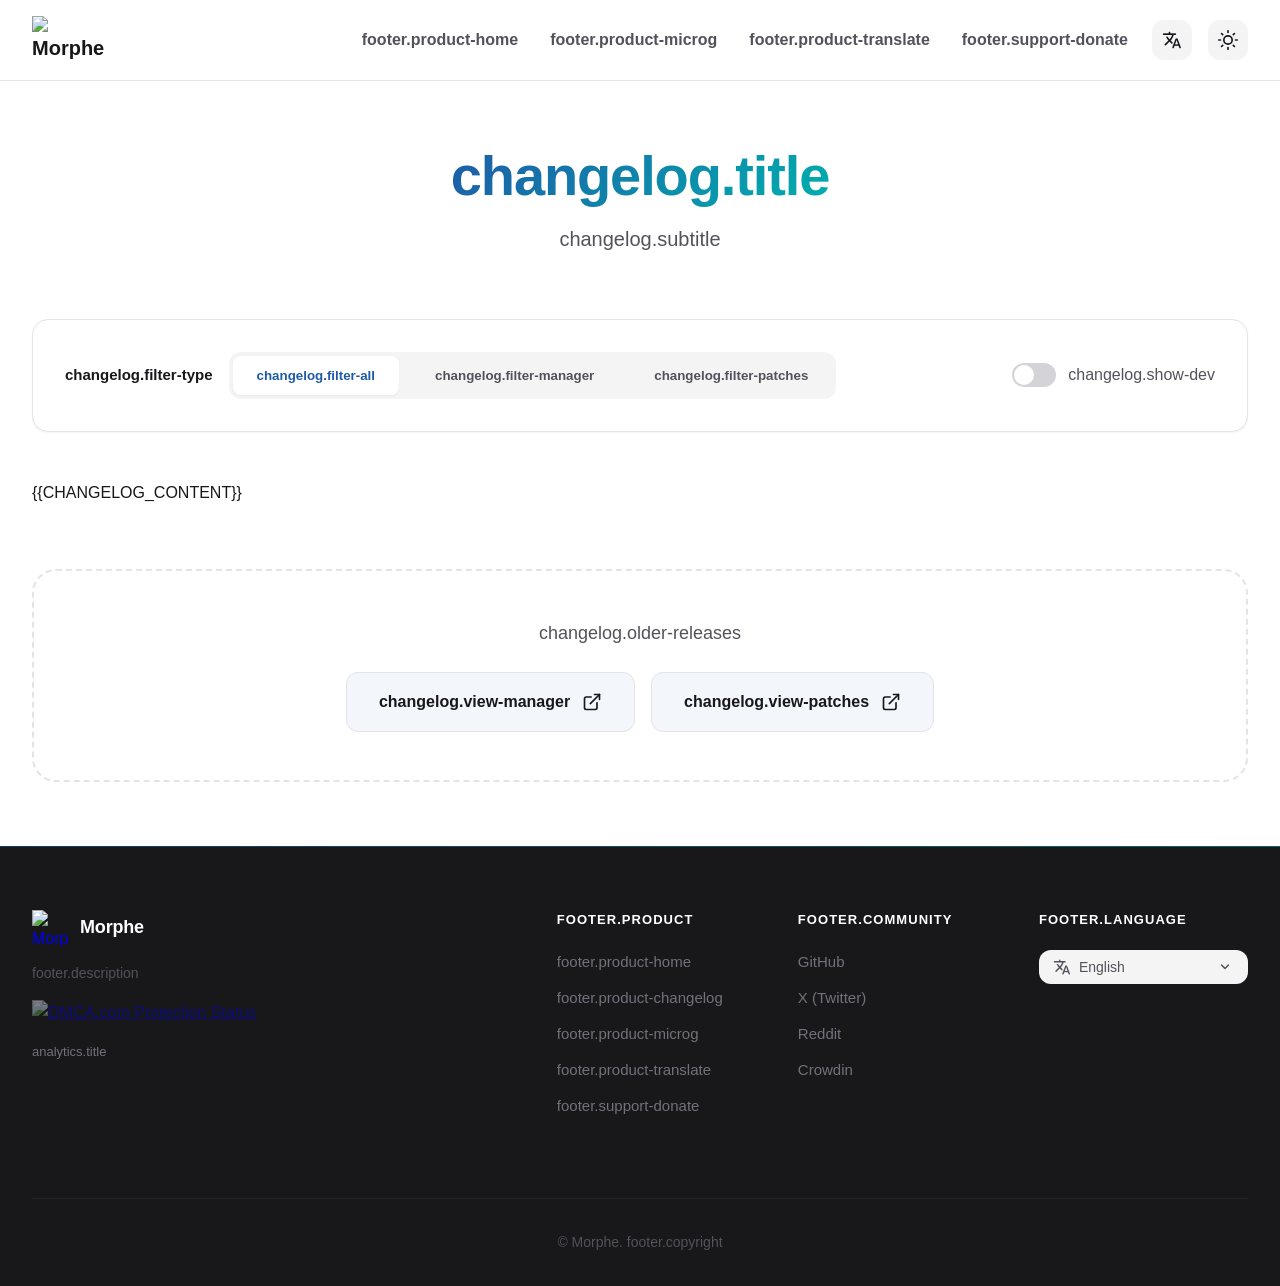
==== public/changelog.html @ bc4422da "feat: Add language selector button" ====
<!DOCTYPE html>
<html lang="en">
<head>
    <meta charset="UTF-8">
    <meta name="viewport" content="width=device-width, initial-scale=1.0">
    <meta name="description" content="Morphe What's New - Latest updates for Manager and Patches">
    <title>What's New - Morphe</title>
    <!-- Theme preloader -->
    <script src="js/theme-preload.js"></script>
    <!-- Language preloader -->
    <script src="js/lang-preload.js"></script>
    <link rel="stylesheet" href="https://fonts.googleapis.com/css2?family=Material+Symbols+Rounded:opsz,wght,FILL,GRAD@20..48,100..700,0..1,-50..200&display=block">
    <link rel="stylesheet" href="css/styles.css">
    <link rel="stylesheet" href="css/dark-theme.css">
    <link rel="icon" type="image/png" href="favicon-96x96.png" sizes="96x96"/>
    <link rel="icon" type="image/svg+xml" href="favicon.svg"/>
    <link rel="icon" href="favicon.ico"/>
    <link rel="apple-touch-icon" sizes="180x180" href="apple-touch-icon.png"/>
    <meta name="apple-mobile-web-app-title" content="Morphe"/>
    <link rel="manifest" href="site.webmanifest"/>
    <script src="js/analytics.js"></script>
</head>
<body>

<!-- Navigation -->
<nav class="navbar">
    <div class="nav-container">
        <a href="/" class="nav-logo">
            <img src="images/morphe_wordmark_light.svg" alt="Morphe" class="nav-logo-wordmark logo-light">
            <img src="images/morphe_wordmark_dark.svg" alt="Morphe" class="nav-logo-wordmark logo-dark">
        </a>
        <div class="nav-links">
            <a href="/" class="nav-link" data-i18n="footer.product-home" data-umami-event="Nav Home Click">Home</a>
            <a href="microg" class="nav-link" data-i18n="footer.product-microg" data-umami-event="Nav MicroG Click">Download MicroG</a>
            <a href="translate" class="nav-link" data-i18n="footer.product-translate" data-umami-event="Nav Translate Click">Help translate</a>
            <a href="donate" class="nav-link" data-i18n="footer.support-donate" data-umami-event="Nav Donate Click">Donate</a>
        </div>
        <div class="nav-actions">
            <div class="lang-dropdown" id="langDropdownBar">
                <button class="lang-trigger-compact" id="langTriggerBar" type="button" aria-label="Change language">
                    <span class="material-symbols-rounded">translate</span>
                </button>
                <div class="lang-menu" id="langMenuBar" role="listbox"></div>
            </div>
            <button id="theme-toggle" class="theme-toggle" aria-label="Toggle theme" data-umami-event="Theme Toggle Click">
                <!-- Sun Icon (Light Mode) -->
                <svg id="theme-icon-sun" class="theme-icon" xmlns="http://www.w3.org/2000/svg" viewBox="0 0 24 24" fill="none" stroke="currentColor" stroke-width="2" stroke-linecap="round" stroke-linejoin="round">
                    <circle cx="12" cy="12" r="5"></circle>
                    <line x1="12" y1="1" x2="12" y2="3"></line>
                    <line x1="12" y1="21" x2="12" y2="23"></line>
                    <line x1="4.22" y1="4.22" x2="5.64" y2="5.64"></line>
                    <line x1="18.36" y1="18.36" x2="19.78" y2="19.78"></line>
                    <line x1="1" y1="12" x2="3" y2="12"></line>
                    <line x1="21" y1="12" x2="23" y2="12"></line>
                    <line x1="4.22" y1="19.78" x2="5.64" y2="18.36"></line>
                    <line x1="18.36" y1="5.64" x2="19.78" y2="4.22"></line>
                </svg>
                <!-- Moon Icon (Dark Mode) -->
                <svg id="theme-icon-moon" class="theme-icon hidden" xmlns="http://www.w3.org/2000/svg" viewBox="0 0 24 24" fill="none" stroke="currentColor" stroke-width="2" stroke-linecap="round" stroke-linejoin="round">
                    <path d="M21 12.79A9 9 0 1 1 11.21 3 7 7 0 0 0 21 12.79z"></path>
                </svg>
            </button>
            <button class="mobile-menu-toggle" aria-label="Toggle menu" data-umami-event="Mobile Menu Toggle">
                <span></span>
                <span></span>
                <span></span>
            </button>
        </div>
    </div>
</nav>

<!-- Changelog Page -->
<section class="changelog">
    <div class="container">
        <div class="changelog-hero">
            <h1 class="hero-title"><span class="gradient-text" data-i18n="changelog.title">What's New</span></h1>
            <p class="hero-description" data-i18n="changelog.subtitle">Complete history of updates and improvements</p>
        </div>

        <!-- Filters -->
        <div class="changelog-filters">
            <div class="filter-group">
                <label class="filter-label" data-i18n="changelog.filter-type">Type:</label>
                <div class="filter-buttons">
                    <button class="filter-btn active" data-filter="all" data-umami-event="Changelog Filter All">
                        <span data-i18n="changelog.filter-all">All</span>
                    </button>
                    <button class="filter-btn" data-filter="manager" data-umami-event="Changelog Filter Manager">
                        <span data-i18n="changelog.filter-manager">Manager</span>
                    </button>
                    <button class="filter-btn" data-filter="patches" data-umami-event="Changelog Filter Patches">
                        <span data-i18n="changelog.filter-patches">Patches</span>
                    </button>
                </div>
            </div>

            <div class="filter-group">
                <label class="filter-toggle">
                    <input type="checkbox" id="show-dev" role="switch" data-umami-event="Changelog Toggle Dev">
                    <span class="toggle-slider"></span>
                    <span class="toggle-label" data-i18n="changelog.show-dev">Show pre-releases</span>
                </label>
            </div>
        </div>

        <!-- Changelog Content (will be generated by GitHub Action) -->
        <div id="changelog-content" class="changelog-grid">
            <!-- Generated content goes here -->
            {{CHANGELOG_CONTENT}}
        </div>

        <!-- Show More Button -->
        <div class="show-more-section">
            <p class="show-more-text" data-i18n="changelog.older-releases">Looking for older releases?</p>
            <div class="show-more-buttons">
                <a href="https://github.com/MorpheApp/morphe-manager/releases"
                   target="_blank"
                   class="btn btn-secondary"
                   data-umami-event="Changelog Show More Manager">
                    <span data-i18n="changelog.view-manager">View Manager Releases</span>
                    <svg xmlns="http://www.w3.org/2000/svg" width="20" height="20" viewBox="0 0 24 24" fill="none" stroke="currentColor" stroke-width="2" stroke-linecap="round" stroke-linejoin="round">
                        <path d="M18 13v6a2 2 0 0 1-2 2H5a2 2 0 0 1-2-2V8a2 2 0 0 1 2-2h6"></path>
                        <polyline points="15 3 21 3 21 9"></polyline>
                        <line x1="10" y1="14" x2="21" y2="3"></line>
                    </svg>
                </a>
                <a href="https://github.com/MorpheApp/morphe-patches/releases"
                   target="_blank"
                   class="btn btn-secondary"
                   data-umami-event="Changelog Show More Patches">
                    <span data-i18n="changelog.view-patches">View Patches Releases</span>
                    <svg xmlns="http://www.w3.org/2000/svg" width="20" height="20" viewBox="0 0 24 24" fill="none" stroke="currentColor" stroke-width="2" stroke-linecap="round" stroke-linejoin="round">
                        <path d="M18 13v6a2 2 0 0 1-2 2H5a2 2 0 0 1-2-2V8a2 2 0 0 1 2-2h6"></path>
                        <polyline points="15 3 21 3 21 9"></polyline>
                        <line x1="10" y1="14" x2="21" y2="3"></line>
                    </svg>
                </a>
            </div>
        </div>
    </div>
</section>

<!-- Footer -->
<footer class="footer">
    <div class="footer-inner">
        <div class="footer-top">

            <!-- Brand column -->
            <div class="footer-brand">
                <a href="/" class="footer-logo-link">
                    <img src="images/morphe_logo_with_frame.svg" alt="Morphe" class="footer-logo">
                    <span class="footer-brand-name">Morphe</span>
                </a>
                <p class="footer-tagline" data-i18n="footer.description">Next generation Android app patching</p>
                <a href="https://www.dmca.com/Protection/Status.aspx?ID=58df7b1f-ce9f-4a91-9b07-c79cf576230b"
                   title="DMCA.com Protection Status"
                   class="dmca-badge"
                   data-umami-event="DMCA Click">
                    <img src="https://images.dmca.com/Badges/dmca_protected_sml_120n.png?ID=58df7b1f-ce9f-4a91-9b07-c79cf576230b"
                         alt="DMCA.com Protection Status" />
                </a>
                <script src="https://images.dmca.com/Badges/DMCABadgeHelper.min.js"></script>
                <details class="analytics-details">
                    <summary data-i18n="analytics.title">Analytics</summary>
                    <span data-i18n="analytics.part1">This website uses </span>
                    <a href="https://umami.is" target="_blank" rel="noopener noreferrer" class="inline-link" data-umami-event="Umami Link Click">Umami</a>
                    <span data-i18n="analytics.part2"> and Google Analytics 4: No cookies, no advertising, no profiling, and no data is sold or shared.</span>
                </details>
            </div>

            <!-- Navigation columns -->
            <div class="footer-nav">
                <div class="footer-column">
                    <h4 data-i18n="footer.product">Product</h4>
                    <a href="/" data-i18n="footer.product-home" data-umami-event="Footer Home Click">Home</a>
                    <a href="changelog" data-i18n="footer.product-changelog" data-umami-event="Footer What's New Click">What's New</a>
                    <a href="microg" data-i18n="footer.product-microg" data-umami-event="Footer MicroG Click">Download MicroG</a>
                    <a href="translate" data-i18n="footer.product-translate" data-umami-event="Footer Translate Click">Help translate</a>
                    <a href="donate" data-i18n="footer.support-donate" data-umami-event="Footer Donate Click">Donate</a>
                </div>
                <div class="footer-column">
                    <h4 data-i18n="footer.community">Community</h4>
                    <a href="https://github.com/MorpheApp" target="_blank" data-umami-event="Footer GitHub Click">GitHub</a>
                    <a href="https://x.com/MorpheApp" target="_blank" data-umami-event="Footer X Click">X (Twitter)</a>
                    <a href="https://reddit.com/r/MorpheApp" target="_blank" data-umami-event="Footer Reddit Click">Reddit</a>
                    <a href="https://crowdin.com/project/morphe" target="_blank" data-umami-event="Footer Crowdin Click">Crowdin</a>
                </div>
                <div class="footer-column language-selector-container">
                    <h4 data-i18n="footer.language">Language</h4>
                    <div class="lang-dropdown" id="langDropdownFooter" style="width:100%;">
                        <button class="lang-trigger" id="langTriggerFooter" type="button" style="width:100%;">
                            <span class="material-symbols-rounded">translate</span>
                            <span class="lang-label">English</span>
                            <span class="material-symbols-rounded arrow">expand_more</span>
                        </button>
                        <div class="lang-menu" id="langMenuFooter" role="listbox" style="left:0;right:auto;min-width:100%;bottom:calc(100% + 6px);top:auto;"></div>
                    </div>
                </div>
            </div>
        </div>

        <!-- Bottom bar — copyright centered -->
        <div class="footer-bottom">
            <p class="footer-copyright">&copy; Morphe. <span data-i18n="footer.copyright">Open source and free forever.</span></p>
        </div>
    </div>
</footer>

<!-- Scroll to Top Button -->
<button id="scroll-to-top" class="scroll-to-top" aria-label="Scroll to top" data-umami-event="Scroll to Top Click">
    <svg xmlns="http://www.w3.org/2000/svg" width="24" height="24" viewBox="0 0 24 24" fill="none" stroke="currentColor" stroke-width="2" stroke-linecap="round" stroke-linejoin="round">
        <polyline points="18 15 12 9 6 15"></polyline>
    </svg>
</button>

<script src="js/theme-manager.js"></script>
<script src="js/i18n.js"></script>
<script src="js/changelog.js"></script>
<script src="js/main.js"></script>
</body>
</html>
---- public/css/styles.css ----
/* Material Symbols Rounded Font */
@import url('https://fonts.googleapis.com/css2?family=Material+Symbols+Rounded:opsz,wght,FILL,GRAD@20..48,100..700,0..1,-50..200&display=block');

.material-symbols-rounded {
    font-family: 'Material Symbols Rounded';
    font-weight: normal;
    font-style: normal;
    font-size: 20px;
    line-height: 1;
    letter-spacing: normal;
    text-transform: none;
    display: inline-block;
    white-space: nowrap;
    direction: ltr;
    vertical-align: middle;
    -webkit-font-smoothing: antialiased;
    font-feature-settings: 'liga';
    font-variation-settings: 'FILL' 0, 'wght' 400, 'GRAD' 0, 'opsz' 24;
    width: 1em;
    height: 1em;
    overflow: hidden;
    flex-shrink: 0;
}

/* Modern CSS Reset */
*, *::before, *::after {
    box-sizing: border-box;
    margin: 0;
    padding: 0;
}

/* CSS Variables */
:root {
    /* Brand Colors */
    --primary-blue: #1E5AA8;
    --primary-teal: #00AFAE;
    --gradient-primary: linear-gradient(135deg, #1E5AA8 0%, #00AFAE 100%);
    --primary-light-blue: rgba(30, 90, 168, 0.05);

    /* Neutral Colors */
    --gray-50: #fafafa;
    --gray-100: #f4f4f5;
    --gray-200: #e4e4e7;
    --gray-300: #d4d4d8;
    --gray-400: #a1a1aa;
    --gray-500: #71717a;
    --gray-600: #52525b;
    --gray-700: #3f3f46;
    --gray-800: #27272a;
    --gray-900: #18181b;

    /* Semantic Colors */
    --bg-page: #ffffff;
    --bg-card: #fafafa;
    --bg-section: #eef3fb;
    --section-divider: rgba(30, 90, 168, 0.1);
    --text-primary: #18181b;
    --text-secondary: #52525b;
    --text-tertiary: #a1a1aa;
    --border: #e4e4e7;

    /* Spacing */
    --spacing-xs: 0.5rem;
    --spacing-sm: 0.75rem;
    --spacing-md: 1rem;
    --spacing-lg: 1.5rem;
    --spacing-xl: 2rem;
    --spacing-2xl: 3rem;
    --spacing-3xl: 4rem;

    /* Border Radius */
    --radius-sm: 0.375rem;
    --radius-md: 0.5rem;
    --radius-lg: 0.75rem;
    --radius-xl: 1rem;
    --radius-2xl: 1.5rem;

    /* Shadows */
    --shadow-sm: 0 1px 2px 0 rgba(0, 0, 0, 0.05);
    --shadow-md: 0 4px 6px -1px rgba(0, 0, 0, 0.1), 0 2px 4px -1px rgba(0, 0, 0, 0.06);
    --shadow-lg: 0 10px 15px -3px rgba(0, 0, 0, 0.1), 0 4px 6px -2px rgba(0, 0, 0, 0.05);
    --shadow-xl: 0 20px 25px -5px rgba(0, 0, 0, 0.1), 0 10px 10px -5px rgba(0, 0, 0, 0.04);

    /* Transitions */
    --transition-base: 200ms ease;
    --transition-slow: 300ms ease;
}

/* i18n Loading State */
html.i18n-loading body {
    opacity: 0;
}

html:not(.i18n-loading) body {
    opacity: 1;
    transition: opacity 0.2s ease-in;
}

/* Base Styles */
html {
    scroll-behavior: smooth;
    font-size: 16px;
}

body {
    font-family: -apple-system, BlinkMacSystemFont, 'Segoe UI', Roboto, Oxygen, Ubuntu, Cantarell, sans-serif;
    line-height: 1.6;
    color: var(--text-primary);
    background-color: var(--bg-page);
    -webkit-font-smoothing: antialiased;
    -moz-osx-font-smoothing: grayscale;
    -webkit-tap-highlight-color: transparent;
}

/* Navigation */
.navbar {
    position: sticky;
    top: 0;
    z-index: 1000;
    background: rgba(255, 255, 255, 0.8);
    backdrop-filter: blur(10px);
    border-bottom: 1px solid var(--border);
}

.nav-container {
    max-width: 1280px;
    margin: 0 auto;
    padding: var(--spacing-md) var(--spacing-xl);
    display: flex;
    align-items: center;
    justify-content: space-between;
}

.nav-logo {
    position: relative;
    display: flex;
    align-items: center;
    gap: var(--spacing-sm);
    text-decoration: none;
    color: var(--text-primary);
    font-weight: 600;
    font-size: 1.25rem;
    height: 48px;
    width: auto;
}

.nav-logo-wordmark {
    position: absolute;
    top: 0;
    left: 0;
    height: 48px;
    width: auto;
    opacity: 1;
    transition: opacity var(--transition-base);
}

.logo-light {
    opacity: 1;
    z-index: 2;
}

.logo-dark {
    opacity: 0;
    z-index: 1;
}

.nav-links {
    display: flex;
    gap: var(--spacing-xl);
    margin-left: auto;
    margin-right: var(--spacing-lg);
}

.nav-link {
    text-decoration: none;
    color: var(--text-secondary);
    font-weight: 600;
    transition: color var(--transition-base);
}

.nav-link:hover {
    color: var(--primary-blue);
}

.nav-actions {
    display: flex;
    flex-direction: row;
    flex-wrap: nowrap;
    align-items: center;
    justify-content: flex-end;
    gap: var(--spacing-md);
    flex-shrink: 0;
}

/* Language Dropdown (navbar + footer) */
.lang-dropdown {
    position: relative;
    display: inline-flex;
}

.lang-trigger-compact.open {
    background: rgba(30, 90, 168, 0.12);
    color: var(--primary-blue);
}

.lang-trigger-compact .material-symbols-rounded {
    font-size: 20px;
}

.lang-trigger {
    display: flex;
    align-items: center;
    gap: 8px;
    padding: 8px 14px;
    border-radius: var(--radius-lg);
    border: none;
    background: var(--gray-100);
    color: var(--text-secondary);
    font-size: 0.875rem;
    font-weight: 500;
    cursor: pointer;
    position: relative;
    overflow: hidden;
    transition: background var(--transition-base), color var(--transition-base);
    white-space: nowrap;
    width: 100%;
    -webkit-tap-highlight-color: transparent;
}

.lang-trigger:hover {
    background: var(--gray-200);
}

.lang-trigger.open {
    background: rgba(30, 90, 168, 0.12);
    color: var(--primary-blue);
}

.lang-trigger .material-symbols-rounded {
    font-size: 18px;
}

.lang-trigger .arrow {
    font-size: 18px;
    margin-left: auto;
    transition: transform var(--transition-base);
}

.lang-trigger.open .arrow {
    transform: rotate(180deg);
}

.lang-menu {
    position: absolute;
    top: calc(100% + 6px);
    right: 0;
    min-width: 180px;
    background: var(--bg-card);
    border: 1px solid var(--border);
    border-radius: var(--radius-lg);
    box-shadow: var(--shadow-lg);
    z-index: 2000;
    display: none;
    padding: 0;
    overflow: hidden;
    animation: langMenuOpen 0.18s ease;
}

.lang-menu.open {
    display: block;
}

.lang-menu-scroll {
    max-height: 300px;
    overflow-y: auto;
    padding: 4px 0;
}

.lang-menu-scroll::-webkit-scrollbar {
    width: 4px;
}

.lang-menu-scroll::-webkit-scrollbar-track {
    background: transparent;
}

.lang-menu-scroll::-webkit-scrollbar-thumb {
    background: var(--border);
    border-radius: 4px;
}

.lang-menu-item {
    display: flex;
    align-items: center;
    gap: 10px;
    padding: 9px 14px;
    font-size: 0.875rem;
    color: var(--text-primary);
    cursor: pointer;
    width: 100%;
    text-align: left;
    border: none;
    background: none;
    white-space: nowrap;
    transition: background var(--transition-base);
}

.lang-menu-item:hover {
    background: var(--gray-100);
}

.lang-menu-item.selected {
    background: rgba(30, 90, 168, 0.08);
    color: var(--primary-blue);
    font-weight: 600;
}

.lang-menu-item .check-mark {
    font-size: 16px;
    opacity: 0;
    width: 16px;
    flex-shrink: 0;
}

.lang-menu-item.selected .check-mark {
    opacity: 1;
}

.lang-menu-item .lang-name {
    flex: 1;
}

@keyframes langMenuOpen {
    from {
        opacity: 0;
        transform: scaleY(0.9);
        transform-origin: top;
    }
    to {
        opacity: 1;
        transform: scaleY(1);
    }
}

/* Theme and Hamburger Buttons */
.theme-toggle,
.lang-trigger-compact,
.mobile-menu-toggle {
    position: relative;
    display: flex;
    align-items: center;
    justify-content: center;
    width: 40px;
    height: 40px;
    border-radius: var(--radius-lg);
    background: var(--gray-100);
    color: var(--text-primary);
    border: none;
    cursor: pointer;
    transition: background var(--transition-base), color var(--transition-base), transform var(--transition-base);
    -webkit-tap-highlight-color: transparent;
}

.theme-toggle:hover,
.lang-trigger-compact:hover,
.mobile-menu-toggle:hover {
    background: var(--gray-200);
    transform: scale(1.05);
}

.theme-toggle:active,
.lang-trigger-compact:active,
.mobile-menu-toggle:active {
    transform: scale(0.95);
}

.theme-toggle svg,
.lang-trigger-compact
.material-symbols-rounded {
    width: 20px;
    height: 20px;
    color: var(--text-primary);
}

.theme-icon {
    position: absolute;
    transition: opacity var(--transition-base), transform var(--transition-base);
}

.theme-icon.hidden {
    opacity: 0;
    transform: rotate(180deg) scale(0);
}

.theme-icon.visible {
    opacity: 1;
    transform: rotate(0) scale(1);
}

.mobile-menu-toggle {
    display: none;
}

.mobile-menu-toggle span {
    width: 24px;
    height: 2px;
    background: var(--text-primary);
    transition: transform var(--transition-base), opacity var(--transition-base), top var(--transition-base);
    position: absolute;
    left: 50%;
    transform: translateX(-50%);
}

.mobile-menu-toggle span:nth-child(1) { top: 10px; }
.mobile-menu-toggle span:nth-child(2) { top: 19px; }
.mobile-menu-toggle span:nth-child(3) { top: 28px; }

.mobile-menu-toggle.active span:nth-child(1) {
    top: 19px;
    transform: translateX(-50%) rotate(45deg);
}

.mobile-menu-toggle.active span:nth-child(2) { opacity: 0; }

.mobile-menu-toggle.active span:nth-child(3) {
    top: 19px;
    transform: translateX(-50%) rotate(-45deg);
}

/* Buttons */
.btn {
    display: inline-flex;
    align-items: center;
    gap: var(--spacing-sm);
    padding: var(--spacing-md) var(--spacing-xl);
    border-radius: var(--radius-lg);
    font-weight: 600;
    text-decoration: none;
    transition: all var(--transition-base);
    cursor: pointer;
    border: none;
    font-size: 1rem;
}

.btn-primary {
    background: var(--gradient-primary);
    color: white;
    box-shadow: var(--shadow-lg);
}

.btn-primary:hover {
    transform: translateY(-2px);
    box-shadow: var(--shadow-xl);
}

.btn-secondary {
    background: var(--primary-light-blue);
    border: 1px solid var(--border);
    color: var(--text-primary);
}

.btn-secondary:hover {
    background: var(--border);
}

/* Hero Section */
.hero {
    padding: var(--spacing-3xl) var(--spacing-xl) var(--spacing-3xl);
    background: var(--bg-page);
    border-bottom: 1px solid var(--section-divider);
}

.hero-container {
    display: flex;
    justify-content: center;
    align-items: center;
}

.hero-content {
    display: flex;
    flex-direction: column;
    gap: var(--spacing-lg);
    text-align: center;
    max-width: 800px;
    width: 100%;
}

.hero-title {
    font-size: 3.5rem;
    font-weight: 800;
    line-height: 1.1;
    letter-spacing: -0.02em;
    white-space: normal;
    word-break: break-word;
}

.gradient-text {
    background: var(--gradient-primary);
    -webkit-background-clip: text;
    -webkit-text-fill-color: transparent;
    background-clip: text;
    white-space: normal;
}

.hero-description {
    font-size: 1.25rem;
    color: var(--text-secondary);
    line-height: 1.6;
}

.hero-buttons {
    display: flex;
    gap: var(--spacing-md);
    margin-top: var(--spacing-md);
    justify-content: center;
}

/* App Features Showcase */
.features-section {
    background: var(--bg-section);
    border-bottom: 1px solid var(--section-divider);
}

.features-section .container {
    padding: var(--spacing-3xl) var(--spacing-xl);
}

.app-tabs {
    display: flex;
    justify-content: center;
    gap: var(--spacing-sm);
    margin-bottom: var(--spacing-xl);
}

.app-tab {
    display: flex;
    align-items: center;
    gap: 0.5rem;
    padding: 0.65rem 1.35rem;
    border-radius: 2rem;
    border: none;
    outline: 1.5px solid var(--border);
    outline-offset: -1.5px;
    background: transparent;
    color: var(--text-secondary);
    font-size: 0.925rem;
    font-weight: 600;
    cursor: pointer;
    transition: color 0.22s ease, background 0.22s ease, box-shadow 0.22s ease, outline-color 0.22s ease;
    white-space: nowrap;
    font-family: inherit;
}

.app-tab:hover {
    color: var(--text-primary);
    outline-color: var(--gray-400);
    background: var(--gray-100);
}

.app-tab.active {
    outline: none;
    color: white;
    box-shadow: 0 4px 16px rgba(0, 0, 0, 0.18);
}

.app-tab-icon {
    width: 17px;
    height: 17px;
    flex-shrink: 0;
}

.app-features-panel-wrapper {
    overflow-x: clip;
    overflow-y: visible;
    border-radius: var(--radius-lg);
    cursor: grab;
    padding: 8px 0 20px;
}

.app-features-panel-wrapper:active {
    cursor: grabbing;
}

.app-features-panel {
    position: relative;
}

.app-features-page {
    display: none;
}

.app-features-page.active {
    display: flex;
    flex-direction: column;
    gap: var(--spacing-lg);
    animation: pageIn 0.3s cubic-bezier(0.4, 0, 0.2, 1);
}

@keyframes pageIn {
    from { opacity: 0; transform: translateY(12px); }
    to   { opacity: 1; transform: translateY(0); }
}

.app-page-desc {
    text-align: center;
    font-size: 1rem;
    color: var(--text-secondary);
    line-height: 1.65;
    max-width: 620px;
    margin: 0 auto;
}

.features-grid-cards {
    display: grid;
    grid-template-columns: repeat(4, 1fr);
    gap: var(--spacing-md);
}

.feature-slide {
    background: var(--primary-light-blue);
    border: 1px solid var(--border);
    border-radius: var(--radius-xl);
    padding: var(--spacing-xl);
    display: flex;
    flex-direction: column;
    gap: var(--spacing-sm);
    box-shadow: var(--shadow-sm);
}

.feature-slide-icon {
    width: 64px;
    height: 64px;
    display: flex;
    align-items: center;
    justify-content: center;
    background: var(--gradient-primary);
    border-radius: var(--radius-lg);
    flex-shrink: 0;
    margin-bottom: var(--spacing-sm);
}

.feature-slide-icon svg {
    width: 32px;
    height: 32px;
    stroke: white;
    fill: none;
}

.feature-slide h4 {
    font-size: 1.1rem;
    font-weight: 700;
    color: var(--text-primary);
    line-height: 1.3;
    margin-bottom: var(--spacing-xs);
}

.feature-slide p {
    font-size: 0.9rem;
    color: var(--text-secondary);
    line-height: 1.6;
    font-weight: 400;
}

/* Community Section */
.community {
    background: var(--bg-section);
    border-bottom: 1px solid var(--section-divider);
}

.community-grid {
    display: grid;
    grid-template-columns: repeat(4, 1fr);
    gap: var(--spacing-xl);
}

.community-card {
    background: var(--primary-light-blue);
    border: 1px solid var(--border);
    padding: var(--spacing-xl);
    border-radius: var(--radius-xl);
    box-shadow: var(--shadow-sm);
    text-decoration: none;
    color: inherit;
    display: flex;
    flex-direction: column;
}

.community-icon-img {
    width: 32px;
    height: 32px;
    object-fit: contain;
    filter: brightness(0) invert(1);
}

/* Container */
.container {
    max-width: 1280px;
    margin: 0 auto;
    padding: var(--spacing-3xl) var(--spacing-xl);
}

/* Section Header */
.section-header {
    text-align: center;
    margin-bottom: var(--spacing-3xl);
}

.section-title {
    font-size: 2.5rem;
    font-weight: 800;
    margin-bottom: var(--spacing-md);
}

.section-subtitle {
    font-size: 1.25rem;
    color: var(--text-secondary);
    font-weight: 400;
}

/* Shared card transition */
.feature-card,
.community-card,
.feature-slide,
.testimonial-card,
.version-card {
    transition: transform 0.3s ease, box-shadow 0.3s ease;
}

/* How It Works Section */
.how-it-works {
    background: var(--bg-page);
    border-bottom: 1px solid var(--section-divider);
}

.features-grid {
    display: grid;
    grid-template-columns: repeat(auto-fit, minmax(280px, 1fr));
    gap: var(--spacing-xl);
    margin-bottom: var(--spacing-3xl);
}

.feature-card {
    background: var(--primary-light-blue);
    border: 1px solid var(--border);
    padding: var(--spacing-xl);
    border-radius: var(--radius-xl);
    box-shadow: var(--shadow-sm);
}

.feature-card:hover,
.community-card:hover,
.feature-slide:hover,
.testimonial-card:hover,
.version-card:hover {
    transform: translateY(-10px) scale(1.02);
    box-shadow: var(--shadow-lg);
}

.feature-icon {
    width: 64px;
    height: 64px;
    border-radius: var(--radius-lg);
    background: var(--gradient-primary);
    display: flex;
    align-items: center;
    justify-content: center;
    margin-bottom: var(--spacing-lg);
}

.feature-icon svg {
    color: white;
}

.feature-title {
    font-size: 1.25rem;
    font-weight: 700;
    margin-bottom: var(--spacing-sm);
}

.feature-description {
    color: var(--text-secondary);
    line-height: 1.6;
    font-weight: 400;
}

/* Supported Apps */
.supported-apps {
    background: var(--primary-light-blue);
    border: 1px solid var(--border);
    text-align: center;
    padding: var(--spacing-2xl);
    border-radius: var(--radius-2xl);
}

.supported-title {
    font-size: 1.5rem;
    font-weight: 700;
    margin-bottom: var(--spacing-lg);
}

.app-badges {
    display: flex;
    justify-content: center;
    gap: var(--spacing-lg);
    flex-wrap: wrap;
}

.app-badge {
    display: flex;
    align-items: center;
    gap: var(--spacing-sm);
    padding: var(--spacing-md) var(--spacing-xl);
    background: var(--gradient-primary);
    color: white;
    border-radius: 999px;
    font-weight: 600;
    white-space: nowrap;
}

.app-badge svg {
    width: 24px;
    height: 24px;
    flex-shrink: 0;
}

/* Testimonials Section */
.testimonials {
    background: var(--bg-section);
    border-bottom: 1px solid var(--section-divider);
}

.testimonials-carousel {
    position: relative;
    overflow-x: clip;
    overflow-y: visible;
    padding: 16px var(--spacing-xl) 20px;
}

.testimonials-grid {
    display: flex;
    gap: var(--spacing-xl);
    transition: transform var(--transition-slow);
}

.testimonials-grid
.testimonial-card {
    transition: transform 0.3s ease, box-shadow 0.3s ease;
    flex: 0 0 calc(33.333% - var(--spacing-xl));
    min-width: calc(33.333% - var(--spacing-xl));
}

.carousel-button {
    position: absolute;
    top: 50%;
    background: white;
    border: 1px solid var(--border);
    width: 48px;
    height: 48px;
    border-radius: 50%;
    display: flex;
    align-items: center;
    justify-content: center;
    cursor: pointer;
    transition: all 0.4s cubic-bezier(0.4, 0, 0.2, 1);
    z-index: 10;
    -webkit-tap-highlight-color: transparent;
    user-select: none;
    color: var(--gray-600);
    overflow: hidden;
    margin-top: -24px;
}

.carousel-button::before {
    content: '';
    position: absolute;
    inset: 0;
    background: var(--gradient-primary);
    opacity: 0;
    transition: opacity 0.4s cubic-bezier(0.4, 0, 0.2, 1);
    border-radius: 50%;
}

.carousel-button svg {
    position: relative;
    z-index: 1;
    transition: transform 0.4s cubic-bezier(0.4, 0, 0.2, 1);
}

.carousel-button:hover::before {
    opacity: 1;
}

.carousel-button:hover svg {
    color: white;
}

.carousel-button:active {
    transform: scale(0.95);
}

.carousel-button.prev {
    left: 0;
}

.carousel-button.next {
    right: 0;
}

.carousel-button:disabled {
    opacity: 0.3;
    cursor: not-allowed;
    box-shadow: var(--shadow-sm);
}

.carousel-button:disabled:hover {
    transform: scale(1);
    box-shadow: var(--shadow-sm);
}

.carousel-button:disabled:hover::before {
    opacity: 0;
}

.carousel-button:disabled:hover svg {
    color: var(--gray-600);
}

.testimonial-card {
    background: var(--primary-light-blue);
    border: 1px solid var(--border);
    padding: var(--spacing-xl);
    border-radius: var(--radius-xl);
    box-shadow: var(--shadow-sm);
    position: relative;
    overflow: visible;
}

.testimonial-card::before {
    content: '"';
    position: absolute;
    top: -10px;
    left: 20px;
    font-size: 120px;
    color: var(--gray-200);
    font-family: Georgia, serif;
    line-height: 1;
    z-index: 0;
}

.testimonial-content {
    position: relative;
    z-index: 1;
    margin-bottom: var(--spacing-lg);
}

.testimonial-text {
    font-size: 1.125rem;
    color: var(--text-primary);
    line-height: 1.6;
    font-style: italic;
    margin-bottom: var(--spacing-lg);
    font-weight: 400;
}

.testimonial-author {
    display: flex;
    align-items: center;
    gap: var(--spacing-md);
}

.author-avatar {
    width: 48px;
    height: 48px;
    border-radius: 50%;
    background: var(--gradient-primary);
    display: flex;
    align-items: center;
    justify-content: center;
    color: white;
    font-weight: 700;
    font-size: 1.25rem;
    flex-shrink: 0;
}

.author-info {
    display: flex;
    flex-direction: column;
}

.author-name {
    font-weight: 600;
    color: var(--text-primary);
}

.author-role {
    font-size: 0.875rem;
    color: var(--text-tertiary);
    font-weight: 400;
}

.testimonial-rating {
    display: flex;
    gap: 4px;
    margin-top: var(--spacing-sm);
}

.star {
    color: #fbbf24;
    font-size: 1rem;
}

.testimonials-grid {
    user-select: none;
    cursor: grab;
}

.testimonials-grid.dragging {
    cursor: grabbing;
}

/* FAQ Section */
.faq {
    background: var(--bg-page);
    border-bottom: 1px solid var(--section-divider);
}

.faq-list {
    max-width: 800px;
    margin: 0 auto;
}

.faq-item {
    border-bottom: 1px solid var(--border);
}

.faq-item:last-child {
    border-bottom: none;
}

.faq-number {
    width: 32px;
    height: 32px;
    flex-shrink: 0;
    margin-right: var(--spacing-md);
    background: var(--gradient-primary);
    color: white;
    border-radius: 50%;
    display: flex;
    align-items: center;
    justify-content: center;
    font-weight: 700;
    font-size: 1rem;
    transition: transform var(--transition-base), box-shadow var(--transition-base);
}

.faq-question:hover .faq-number {
    transform: scale(1.1);
    box-shadow: var(--shadow-md);
}

.faq-question {
    width: 100%;
    display: flex;
    align-items: center;
    gap: var(--spacing-md);
    padding: var(--spacing-xl) 0;
    background: none;
    border: none;
    text-align: left;
    cursor: pointer;
    transition: color var(--transition-base);
}

.faq-question:hover {
    color: var(--primary-blue);
}

.faq-text {
    flex: 1;
    font-size: 1.125rem;
    font-weight: 600;
}

.faq-toggle-icon {
    flex-shrink: 0;
    transition: transform var(--transition-base);
    color: var(--text-tertiary);
}

.faq-item.active .faq-toggle-icon {
    transform: rotate(180deg);
}

.faq-answer {
    max-height: 0;
    overflow: hidden;
    transition: max-height var(--transition-slow);
}

.faq-item.active .faq-answer {
    max-height: 500px;
}

.faq-answer p {
    padding-bottom: var(--spacing-xl);
    color: var(--text-secondary);
    line-height: 1.6;
    font-weight: 400;
}

.inline-link {
    color: var(--primary-blue);
    text-decoration: none;
    font-weight: 500;
    transition: color var(--transition-base);
}

.inline-link:hover {
    color: var(--primary-teal);
    text-decoration: underline;
}

/* Changelog Page */
.changelog {
    min-height: calc(100vh - 200px);
    background: var(--bg-page);
}

.changelog-hero {
    text-align: center;
    margin-bottom: var(--spacing-3xl);
}

.changelog-hero .hero-title {
    margin-bottom: var(--spacing-md);
}

.changelog-hero .hero-description {
    max-width: 600px;
    margin: 0 auto;
}

.changelog-grid {
    display: flex;
    flex-direction: column;
    gap: var(--spacing-lg);
}

.changelog-filters {
    display: flex;
    gap: var(--spacing-2xl);
    margin-bottom: var(--spacing-2xl);
    padding: var(--spacing-xl);
    background: var(--bg-page);
    border: 1px solid var(--border);
    border-radius: var(--radius-xl);
    box-shadow: var(--shadow-sm);
    flex-wrap: wrap;
    align-items: center;
    justify-content: space-between;
}

.filter-group {
    display: flex;
    align-items: center;
    gap: var(--spacing-md);
}

.filter-label {
    font-weight: 600;
    color: var(--text-primary);
    font-size: 0.9375rem;
    white-space: nowrap;
}

.filter-buttons {
    display: flex;
    gap: var(--spacing-sm);
    background: var(--gray-100);
    padding: 4px;
    border-radius: var(--radius-lg);
}

.filter-btn {
    padding: var(--spacing-sm) var(--spacing-lg);
    border: none;
    background: transparent;
    border-radius: var(--radius-md);
    font-weight: 600;
    cursor: pointer;
    transition: all var(--transition-base);
    color: var(--text-secondary);
    white-space: nowrap;
}

.filter-btn:hover {
    color: var(--primary-blue);
}

.filter-btn.active {
    background: var(--bg-page);
    color: var(--primary-blue);
    box-shadow: var(--shadow-sm);
}

.filter-toggle {
    display: flex;
    align-items: center;
    gap: var(--spacing-sm);
    cursor: pointer;
    user-select: none;
}

.filter-toggle input[type="checkbox"] {
    position: absolute;
    width: 44px;
    height: 24px;
    padding: 0;
    margin: -1px;
    overflow: hidden;
    clip: rect(0, 0, 0, 0);
    white-space: nowrap;
    border: 0;
}

.toggle-slider {
    position: relative;
    width: 44px;
    height: 24px;
    background: var(--gray-300);
    border-radius: 999px;
    transition: background var(--transition-base);
    flex-shrink: 0;
}

.toggle-slider::before {
    content: '';
    position: absolute;
    top: 2px;
    left: 2px;
    width: 20px;
    height: 20px;
    background: white;
    border-radius: 50%;
    transition: transform var(--transition-base);
}

.filter-toggle input:checked + .toggle-slider {
    background: var(--gradient-primary);
}

.filter-toggle input:checked + .toggle-slider::before {
    transform: translateX(20px);
}

.toggle-label {
    font-weight: 500;
    color: var(--text-secondary);
    white-space: nowrap;
}

.version-card {
    background: var(--bg-page);
    border: 1px solid var(--border);
    border-radius: var(--radius-xl);
    padding: var(--spacing-xl);
    box-shadow: var(--shadow-sm);
    transition: transform 0.3s ease, box-shadow 0.3s ease;
    display: flex;
    flex-direction: column;
    gap: var(--spacing-lg);
}

.version-card.hidden {
    display: none;
}

.version-card[data-type="manager"] {
    border-left: 4px solid #1E5AA8;
}

.version-card[data-type="patches"] {
    border-left: 4px solid #00AFAE;
}

.version-header {
    display: flex;
    flex-direction: column;
    gap: var(--spacing-sm);
    padding-bottom: var(--spacing-md);
    border-bottom: 2px solid var(--border);
}

.version-title {
    display: flex;
    align-items: center;
    gap: var(--spacing-sm);
    flex-wrap: wrap;
}

.version-link {
    font-size: 1.5rem;
    font-weight: 700;
    background: var(--gradient-primary);
    -webkit-background-clip: text;
    -webkit-text-fill-color: transparent;
    background-clip: text;
    text-decoration: none;
    transition: opacity var(--transition-base);
}

.version-link:hover {
    opacity: 0.8;
}

.version-date {
    color: var(--text-tertiary);
    font-size: 0.875rem;
    font-weight: 500;
    display: flex;
    align-items: center;
    gap: var(--spacing-xs);
}

.version-date svg {
    width: 14px;
    height: 14px;
    flex-shrink: 0;
}

.changes-section {
    display: flex;
    flex-direction: column;
    gap: var(--spacing-md);
}

.change-group {
    display: flex;
    flex-direction: column;
    gap: var(--spacing-sm);
}

.change-category {
    display: flex;
    align-items: center;
    gap: var(--spacing-sm);
    font-size: 0.875rem;
    font-weight: 700;
    color: var(--text-primary);
}

.category-icon {
    font-size: 1rem;
    flex-shrink: 0;
}

.change-list {
    list-style: none;
    display: flex;
    flex-direction: column;
    gap: var(--spacing-xs);
    padding-left: 0;
}

.change-list li {
    color: var(--text-secondary);
    line-height: 1.6;
    padding-left: var(--spacing-lg);
    position: relative;
    font-size: 0.9375rem;
    word-wrap: break-word;
    overflow-wrap: break-word;
}

.change-list li::before {
    content: "";
    position: absolute;
    left: 6px;
    top: 10px;
    width: 4px;
    height: 4px;
    background: var(--primary-blue);
    border-radius: 50%;
}

.change-list li strong,
.change-list li b {
    color: var(--text-primary);
    font-weight: 600;
}

.change-list li em,
.change-list li i {
    font-style: italic;
}

.change-list li code {
    background: var(--gray-100);
    padding: 0.15rem 0.5rem;
    border-radius: var(--radius-sm);
    font-family: 'Courier New', monospace;
    font-size: 0.95em;
    color: var(--primary-blue);
    word-break: break-all;
}

.change-list li a {
    color: var(--primary-blue);
    text-decoration: none;
    transition: color var(--transition-base);
    word-break: break-word;
}

.change-list li a:hover {
    color: var(--primary-teal);
    text-decoration: underline;
}

.type-badge {
    display: inline-flex;
    align-items: center;
    gap: 4px;
    padding: 0.25rem 0.5rem;
    border-radius: var(--radius-sm);
    font-size: 0.625rem;
    font-weight: 700;
    text-transform: uppercase;
    letter-spacing: 0.05em;
    flex-shrink: 0;
}

.type-badge.manager {
    background: linear-gradient(135deg, #1E5AA8 0%, #4A7FC8 100%);
    color: white;
}

.type-badge.patches {
    background: linear-gradient(135deg, #00AFAE 0%, #20CFCE 100%);
    color: white;
}

.show-more-section {
    margin-top: var(--spacing-3xl);
    padding: var(--spacing-2xl);
    text-align: center;
    background: var(--bg-page);
    border: 2px dashed var(--border);
    border-radius: var(--radius-2xl);
}

.show-more-text {
    font-size: 1.125rem;
    color: var(--text-secondary);
    margin-bottom: var(--spacing-lg);
}

.show-more-buttons {
    display: flex;
    gap: var(--spacing-md);
    justify-content: center;
    flex-wrap: wrap;
}

/* Donate Page */
.donate {
    background: var(--bg-section);
}

.donate-content {
    display: grid;
    grid-template-columns: 1fr 2fr;
    gap: var(--spacing-3xl);
}

.donate-info h3 {
    font-size: 1.5rem;
    font-weight: 700;
    margin-bottom: var(--spacing-lg);
}

.donate-benefits {
    list-style: none;
    display: flex;
    flex-direction: column;
    gap: var(--spacing-md);
}

.donate-benefits li {
    display: flex;
    align-items: center;
    gap: var(--spacing-sm);
    color: var(--text-secondary);
    font-weight: 400;
}

.donate-benefits svg {
    color: var(--primary-teal);
    flex-shrink: 0;
}

.crypto-cards {
    display: grid;
    grid-template-columns: repeat(auto-fill, minmax(280px, 1fr));
    gap: var(--spacing-lg);
}

.crypto-card {
    background: var(--primary-light-blue);
    padding: var(--spacing-xl);
    border-radius: var(--radius-xl);
    border: 2px solid var(--border);
    text-decoration: none;
    color: var(--text-primary);
    transition: border-color var(--transition-base), box-shadow var(--transition-base), transform var(--transition-base);
    display: flex;
    flex-direction: column;
    gap: var(--spacing-md);
}

.crypto-card:hover {
    border-color: var(--primary-blue);
    box-shadow: var(--shadow-lg);
    transform: translateY(-4px);
}

.crypto-header {
    display: flex;
    justify-content: space-between;
    align-items: center;
}

.crypto-name {
    font-weight: 700;
    font-size: 1.125rem;
}

.crypto-symbol {
    font-size: 0.875rem;
    color: var(--text-tertiary);
    background: var(--gray-100);
    padding: 0.25rem var(--spacing-xs);
    border-radius: var(--radius-sm);
    font-weight: 500;
}

.crypto-address {
    font-family: 'Courier New', monospace;
    font-size: 0.875rem;
    color: var(--text-secondary);
    word-break: break-all;
    line-height: 1.5;
    font-weight: 400;
}

.crypto-action {
    display: flex;
    align-items: center;
    justify-content: space-between;
    color: var(--primary-blue);
    font-weight: 500;
    font-size: 0.875rem;
}

.crypto-action svg {
    transition: transform var(--transition-base);
}

.crypto-card:hover .crypto-action svg {
    transform: translateX(4px);
}

/* Add Source Page  */
.add-source-page {
    min-height: 100vh;
    display: flex;
    flex-direction: column;
    align-items: center;
    justify-content: center;
    padding: var(--spacing-xl);
    background-color: var(--bg-page);
}

.add-source-page .state {
    display: none;
}

.add-source-page
.state.active {
    display: block;
}

.add-source-page .container {
    max-width: 500px;
    padding: 0;
    text-align: center;
}

.icon-circle {
    width: 72px;
    height: 72px;
    border-radius: 50%;
    background: var(--gradient-primary);
    display: flex;
    align-items: center;
    justify-content: center;
    margin: 0 auto var(--spacing-xl);
    box-shadow: var(--shadow-lg);
}

.icon-circle svg {
    width: 36px;
    height: 36px;
    color: white;
}

.icon-circle--success {
    background: linear-gradient(135deg, #22c55e, #16a34a);
    animation: popIn 0.4s cubic-bezier(0.34, 1.56, 0.64, 1);
}

@keyframes popIn {
    from { transform: scale(0.5); opacity: 0; }
    to   { transform: scale(1);   opacity: 1; }
}

.source-card {
    background: var(--bg-card);
    border: 1px solid var(--border);
    border-radius: var(--radius-xl);
    padding: var(--spacing-lg);
    margin-bottom: var(--spacing-lg);
    text-align: left;
}

.source-card__label {
    font-size: 0.7rem;
    font-weight: 700;
    text-transform: uppercase;
    letter-spacing: 0.08em;
    color: var(--text-tertiary);
    margin-bottom: var(--spacing-sm);
}

.source-card__name {
    font-size: 1rem;
    font-weight: 600;
    color: var(--text-primary);
    margin-bottom: 4px;
    word-break: break-all;
}

.source-card__url {
    font-size: 0.78rem;
    font-family: 'SF Mono', 'Fira Code', 'Consolas', monospace;
    color: var(--text-tertiary);
    word-break: break-all;
    line-height: 1.5;
}

.warning-box {
    display: flex;
    align-items: flex-start;
    gap: var(--spacing-sm);
    background: rgba(234, 179, 8, 0.08);
    border: 1px solid rgba(234, 179, 8, 0.25);
    border-radius: var(--radius-lg);
    padding: var(--spacing-md);
    margin-bottom: var(--spacing-xl);
    text-align: left;
}

.warning-box svg {
    width: 16px;
    height: 16px;
    color: #ca8a04;
    flex-shrink: 0;
    margin-top: 2px;
}

.warning-box__text {
    font-size: 0.85rem;
    color: var(--text-secondary);
    line-height: 1.5;
}

.add-source-page .btn {
    width: 100%;
    justify-content: center;
}

.add-source-page .btn + .btn {
    margin-top: var(--spacing-sm);
}

/* Override btn-secondary for this page - transparent style */
.add-source-page .btn-secondary {
    background: transparent;
    color: var(--text-secondary);
    border: 1px solid var(--border);
}

.add-source-page .btn-secondary:hover {
    background: transparent;
    color: var(--text-primary);
    border-color: var(--text-secondary);
}

.desktop-emoji {
    font-size: 3.5rem;
    line-height: 1;
    margin-bottom: var(--spacing-xl);
}

.steps-card {
    background: var(--bg-card);
    border: 1px solid var(--border);
    border-radius: var(--radius-xl);
    padding: var(--spacing-lg);
    margin-bottom: var(--spacing-xl);
    text-align: left;
}

.steps-card ol {
    margin: 0;
    padding-left: 1.25rem;
    color: var(--text-secondary);
    line-height: 2;
}

.steps-card li {
    font-size: 0.9rem;
}

.steps-card a {
    color: var(--primary-teal);
    text-decoration: none;
    font-weight: 600;
}

.steps-card a:hover {
    text-decoration: underline;
}

/* Footer */
.footer {
    background: var(--gray-900);
    color: var(--gray-400);
    position: relative;
}

.footer::before {
    content: '';
    position: absolute;
    top: 0;
    left: 0;
    right: 0;
    height: 1px;
    background: var(--gradient-primary);
    opacity: 0.5;
    pointer-events: none;
}

.footer-inner {
    max-width: 1280px;
    margin: 0 auto;
    padding: var(--spacing-3xl) var(--spacing-xl) var(--spacing-xl);
}

.footer-top {
    display: grid;
    grid-template-columns: 2fr 3fr;
    gap: var(--spacing-3xl);
    padding-bottom: var(--spacing-2xl);
    margin-bottom: var(--spacing-xl);
}

.footer-brand {
    display: flex;
    flex-direction: column;
    gap: var(--spacing-md);
}

.footer-logo-link {
    display: flex;
    align-items: center;
    gap: var(--spacing-sm);
    text-decoration: none;
}

.footer-logo {
    width: 36px;
    height: 36px;
    flex-shrink: 0;
}

.footer-brand-name {
    font-size: 1.125rem;
    font-weight: 700;
    color: white;
    letter-spacing: -0.01em;
}

.footer-tagline {
    font-size: 0.875rem;
    color: var(--gray-600);
    line-height: 1.6;
    font-weight: 400;
}

.footer-nav {
    display: grid;
    grid-template-columns: repeat(3, 1fr);
    gap: var(--spacing-xl);
}

.footer-column {
    display: flex;
    flex-direction: column;
    gap: var(--spacing-sm);
}

.footer-column h4 {
    color: white;
    font-weight: 600;
    font-size: 0.8125rem;
    text-transform: uppercase;
    letter-spacing: 0.08em;
    margin-bottom: var(--spacing-xs);
}

.footer-column a {
    color: var(--gray-500);
    text-decoration: none;
    font-size: 0.9375rem;
    font-weight: 400;
    transition: color var(--transition-base);
}

.footer-column a:hover {
    color: white;
}

.footer-bottom {
    border-top: 1px solid rgba(255, 255, 255, 0.06);
    padding-top: var(--spacing-xl);
    text-align: center;
}

.dmca-badge img {
    height: 20px;
    opacity: 0.45;
    transition: opacity var(--transition-base);
}

.dmca-badge:hover img {
    opacity: 0.75;
}

.analytics-details {
    font-size: 0.8125rem;
    color: var(--gray-600);
}

.analytics-details summary {
    cursor: pointer;
    color: var(--gray-500);
    font-size: 0.8125rem;
    user-select: none;
    transition: color var(--transition-base);
    list-style: none;
}

.analytics-details summary::-webkit-details-marker { display: none; }

.analytics-details summary:hover {
    color: var(--gray-300);
}

.analytics-details[open] {
    line-height: 1.6;
}

.footer-copyright {
    font-size: 0.875rem;
    color: var(--gray-600);
    font-weight: 400;
}

/* Language Selector */
.language-selector-container {
    display: flex;
    flex-direction: column;
    gap: var(--spacing-sm);
}

/* Scroll to Top Button */
.scroll-to-top {
    position: fixed;
    bottom: var(--spacing-xl);
    right: var(--spacing-xl);
    width: 48px;
    height: 48px;
    border-radius: 50%;
    background: var(--gradient-primary);
    color: white;
    border: none;
    cursor: pointer;
    display: flex;
    align-items: center;
    justify-content: center;
    box-shadow: var(--shadow-lg);
    opacity: 0;
    visibility: hidden;
    transform: translateY(20px);
    transition: all var(--transition-base);
    z-index: 999;
    -webkit-tap-highlight-color: transparent;
}

.scroll-to-top.visible {
    opacity: 1;
    visibility: visible;
    transform: translateY(0);
}

.scroll-to-top:hover {
    transform: translateY(-4px);
    box-shadow: var(--shadow-xl);
}

.scroll-to-top:active {
    transform: translateY(-2px);
}

.scroll-to-top svg {
    width: 24px;
    height: 24px;
}

/* Tablet adjustments */
@media (max-width: 1024px) {
    .features-grid-cards {
        grid-template-columns: repeat(2, 1fr);
    }

    .donate-content {
        grid-template-columns: 1fr;
    }

    .footer-top {
        grid-template-columns: 1fr;
        gap: var(--spacing-2xl);
    }
}

/* Mobile adjustments */
@media (max-width: 768px) {
    .nav-links {
        display: none;
        position: absolute;
        top: 100%;
        left: 0;
        right: 0;
        background: var(--bg-page);
        flex-direction: column;
        padding: var(--spacing-lg);
        box-shadow: var(--shadow-lg);
        gap: var(--spacing-md);
        margin-left: 0;
        margin-right: 0;
    }

    .nav-links.active {
        display: flex;
    }

    .mobile-menu-toggle {
        display: flex;
    }

    .hero-title {
        font-size: 2.5rem;
        white-space: normal;
    }

    .hero-description {
        font-size: 1.125rem;
    }

    /* App features showcase */
    .app-tabs {
        flex-wrap: wrap;
        gap: var(--spacing-xs);
    }

    .app-tab {
        padding: 0.5rem 1rem;
        font-size: 0.82rem;
    }

    .features-grid-cards {
        grid-template-columns: repeat(2, 1fr);
        gap: var(--spacing-sm);
    }

    .feature-slide {
        padding: var(--spacing-md) var(--spacing-sm);
    }

    .feature-slide-icon {
        width: 38px;
        height: 38px;
    }

    .feature-slide-icon svg {
        width: 18px;
        height: 18px;
    }

    .section-title {
        font-size: 2rem;
    }

    .features-grid,
    .community-grid {
        grid-template-columns: repeat(2, 1fr);
    }

    .crypto-cards,
    .footer-nav {
        grid-template-columns: 1fr;
    }

    .social-links {
        flex-direction: column;
        align-items: center;
    }

    .app-badges {
        gap: var(--spacing-sm);
    }

    .app-badge {
        padding: var(--spacing-sm) var(--spacing-lg);
        font-size: 0.875rem;
        gap: var(--spacing-xs);
    }

    .app-badge svg {
        width: 20px;
        height: 20px;
    }

    .testimonials-carousel {
        padding: 16px var(--spacing-md) 20px;
    }

    .testimonials-grid .testimonial-card {
        flex: 0 0 calc(100% - var(--spacing-xl));
        min-width: calc(100% - var(--spacing-xl));
    }

    .nav-actions {
        gap: var(--spacing-sm);
    }

    .theme-toggle {
        order: 1;
    }

    .mobile-menu-toggle {
        order: 2;
    }

    .changelog {
        padding: var(--spacing-2xl) var(--spacing-md);
    }

    .changelog .container {
        padding: 0;
    }

    .section-header {
        margin-bottom: var(--spacing-2xl);
    }

    .section-subtitle {
        font-size: 1rem;
    }

    .changelog-hero {
        text-align: center;
        margin-bottom: var(--spacing-3xl);
    }

    .changelog-hero .hero-title {
        margin-bottom: var(--spacing-md);
    }

    .changelog-hero .hero-description {
        max-width: 600px;
        margin: 0 auto;
    }

    .changelog-filters {
        flex-direction: column;
        gap: var(--spacing-lg);
        padding: var(--spacing-lg);
        align-items: stretch;
    }

    .filter-group {
        flex-direction: column;
        align-items: stretch;
        gap: var(--spacing-sm);
    }

    .filter-group:first-child {
        align-items: center;
    }

    .filter-label {
        width: 100%;
        text-align: center;
    }

    .filter-buttons {
        width: 100%;
        justify-content: center;
        overflow-x: auto;
        -webkit-overflow-scrolling: touch;
        padding: 6px;
    }

    .filter-buttons::-webkit-scrollbar {
        height: 4px;
    }

    .filter-buttons::-webkit-scrollbar-track {
        background: var(--gray-200);
        border-radius: var(--radius-sm);
    }

    .filter-buttons::-webkit-scrollbar-thumb {
        background: var(--gray-400);
        border-radius: var(--radius-sm);
    }

    .filter-btn {
        white-space: nowrap;
        padding: var(--spacing-sm) var(--spacing-md);
        font-size: 0.875rem;
    }

    .filter-toggle {
        flex-direction: row;
        justify-content: flex-start;
    }

    .toggle-label {
        font-size: 0.9375rem;
    }

    .changelog-grid {
        gap: var(--spacing-lg);
    }

    .version-card {
        padding: var(--spacing-lg);
        gap: var(--spacing-md);
    }

    .version-link {
        font-size: 1.25rem;
        word-break: break-word;
    }

    .version-date {
        font-size: 0.8125rem;
    }

    .version-title {
        gap: var(--spacing-xs);
    }

    .type-badge {
        font-size: 0.5625rem;
        padding: 0.2rem 0.4rem;
    }

    .changes-section {
        gap: var(--spacing-sm);
    }

    .change-group {
        gap: var(--spacing-xs);
    }

    .change-category {
        font-size: 0.8125rem;
    }

    .change-list {
        gap: var(--spacing-xs);
    }

    .change-list li {
        font-size: 0.875rem;
        padding-left: var(--spacing-md);
        line-height: 1.5;
    }

    .change-list li::before {
        left: 4px;
        top: 8px;
        width: 3px;
        height: 3px;
    }

    .change-list li code {
        padding: 0.1rem 0.4rem;
    }

    .show-more-section {
        padding: var(--spacing-lg) var(--spacing-md);
        margin-top: var(--spacing-2xl);
    }

    .show-more-text {
        font-size: 1rem;
        margin-bottom: var(--spacing-md);
    }

    .show-more-buttons {
        flex-direction: column;
        gap: var(--spacing-sm);
    }

    .show-more-buttons .btn {
        width: 100%;
        justify-content: center;
        font-size: 0.9375rem;
        padding: var(--spacing-md) var(--spacing-lg);
    }

    .show-more-buttons .btn svg {
        width: 18px;
        height: 18px;
    }
}

/* Small mobile adjustments */
@media (max-width: 480px) {
    .hero-title {
        font-size: 2rem;
        white-space: normal;
    }

    .btn {
        width: 100%;
        justify-content: center;
        flex-wrap: wrap;
        line-height: 1.4;
    }

    .hero-buttons {
        flex-direction: column;
    }

    .feature-slide {
        padding: var(--spacing-md) var(--spacing-sm);
    }

    .features-grid-cards,
    .features-grid,
    .community-grid {
        grid-template-columns: 1fr;
    }

    .supported-apps {
        padding: var(--spacing-lg) var(--spacing-sm);
    }

    .app-badges {
        flex-direction: column;
        align-items: stretch;
        width: 100%;
        gap: var(--spacing-xs);
    }

    .app-badge {
        padding: var(--spacing-sm) var(--spacing-md);
        font-size: 0.8125rem;
        width: 100%;
        max-width: none;
        justify-content: center;
        text-align: center;
    }

    .btn img {
        margin-left: 0;
        margin-top: 0.25rem;
    }

    .changelog {
        padding: var(--spacing-xl) var(--spacing-sm);
    }

    .section-title {
        font-size: 1.75rem;
    }

    .section-subtitle {
        font-size: 0.9375rem;
    }

    .changelog-hero {
        text-align: center;
        margin-bottom: var(--spacing-3xl);
    }

    .changelog-hero .hero-title {
        margin-bottom: var(--spacing-md);
    }

    .changelog-hero .hero-description {
        max-width: 600px;
        margin: 0 auto;
    }

    .changelog-filters {
        padding: var(--spacing-md);
        gap: var(--spacing-md);
    }

    .filter-btn {
        padding: var(--spacing-xs) var(--spacing-sm);
        font-size: 0.8125rem;
    }

    .version-card {
        padding: var(--spacing-md);
    }

    .version-link {
        font-size: 1.125rem;
    }

    .version-date {
        font-size: 0.75rem;
    }

    .change-list li {
        font-size: 0.8125rem;
    }

    .show-more-buttons .btn {
        font-size: 0.875rem;
        padding: var(--spacing-sm) var(--spacing-md);
    }

    .add-source-page {
        padding: var(--spacing-md);
    }
}

@media (max-width: 896px) and (max-height: 414px) and (orientation: landscape) {
    .testimonials-carousel {
        padding: 16px var(--spacing-xl) 20px;
    }

    .testimonials-grid .testimonial-card {
        flex: 0 0 clamp(400px, 85vw, 650px);
        min-width: clamp(400px, 85vw, 650px);
        max-width: clamp(400px, 85vw, 650px);
    }

    .testimonial-text {
        font-size: 1rem;
    }
}

/* Tablet landscape adjustments */
@media (min-width: 769px) and (max-width: 1024px) {
    .changelog-filters {
        gap: var(--spacing-xl);
    }

    .filter-group {
        flex: 1;
        min-width: 0;
    }

    .filter-buttons {
        flex-wrap: wrap;
    }
}

@media (min-width: 897px) and (max-width: 1024px) and (max-height: 600px) and (orientation: landscape) {
    .testimonials-carousel {
        padding: 16px var(--spacing-2xl) 20px;
    }

    .testimonials-grid .testimonial-card {
        flex: 0 0 clamp(500px, 75vw, 700px);
        min-width: clamp(500px, 75vw, 700px);
        max-width: clamp(500px, 75vw, 700px);
    }
}

@media (max-width: 1280px) {
    .features-grid {
        grid-template-columns: repeat(2, 1fr);
    }
}

@media (max-width: 650px) {
    .features-grid {
        grid-template-columns: 1fr;
    }
}

@media (min-width: 769px) {
    .theme-toggle {
        margin-left: 0;
    }
}

html[data-theme] {
    visibility: visible;
}
---- public/css/dark-theme.css ----
/* Dark Theme Variables */
[data-theme="dark"] {
    /* Brand Colors */
    --primary-blue: #4A7FC8;
    --primary-teal: #20CFCE;
    --gradient-primary: linear-gradient(135deg, #4A7FC8 0%, #20CFCE 100%);
    --primary-light-blue: rgba(74, 127, 200, 0.08);

    /* Neutral Colors - inverted */
    --gray-50: #18181b;
    --gray-100: #27272a;
    --gray-200: #3f3f46;
    --gray-300: #52525b;
    --gray-400: #71717a;
    --gray-500: #a1a1aa;
    --gray-600: #d4d4d8;
    --gray-700: #e4e4e7;
    --gray-800: #f4f4f5;
    --gray-900: #fafafa;

    /* Semantic Colors */
    --bg-page: #18181b;
    --bg-card: #27272a;
    --bg-section: #27272a;
    --section-divider: rgba(255, 255, 255, 0.06);
    --text-primary: #fafafa;
    --text-secondary: #d4d4d8;
    --text-tertiary: #a1a1aa;
    --border: #3f3f46;

    /* Shadows */
    --shadow-sm: 0 1px 2px 0 rgba(0, 0, 0, 0.3);
    --shadow-md: 0 4px 6px -1px rgba(0, 0, 0, 0.4), 0 2px 4px -1px rgba(0, 0, 0, 0.3);
    --shadow-lg: 0 10px 15px -3px rgba(0, 0, 0, 0.5), 0 4px 6px -2px rgba(0, 0, 0, 0.4);
    --shadow-xl: 0 20px 25px -5px rgba(0, 0, 0, 0.6), 0 10px 10px -5px rgba(0, 0, 0, 0.5);
}

/* Dark mode component adjustments */
[data-theme="dark"] .navbar {
    background: rgba(24, 24, 27, 0.8);
    backdrop-filter: blur(10px);
}

[data-theme="dark"] .feature-card {
    background: var(--bg-card);
}

[data-theme="dark"] .community-card {
    background: var(--bg-card);
}

[data-theme="dark"] .community-icon-img {
    filter: brightness(0) invert(1);
    opacity: 0.85;
}

[data-theme="dark"] .feature-icon-item {
    background: var(--bg-card);
}

[data-theme="dark"] .feature-icon-item .label {
    color: var(--text-primary);
}

[data-theme="dark"] .testimonial-card {
    background: var(--bg-card);
}

[data-theme="dark"] .testimonial-card::before {
    color: var(--gray-200);
}

[data-theme="dark"] .supported-apps {
    background: var(--bg-card);
}

[data-theme="dark"] .crypto-card {
    background: var(--bg-card);
}

[data-theme="dark"] .crypto-card:hover {
    border-color: var(--primary-blue);
}

[data-theme="dark"] .social-link {
    background: var(--gray-200);
}

[data-theme="dark"] .social-link:hover {
    background: var(--gray-300);
}

[data-theme="dark"] .social-link img {
    filter: brightness(0) invert(1);
    opacity: 0.9;
    transition: opacity var(--transition-base);
}

[data-theme="dark"] .social-link:hover img {
    opacity: 1;
}

[data-theme="dark"] .carousel-button {
    background: var(--bg-card);
    border-color: var(--border);
    color: var(--text-secondary);
}

[data-theme="dark"] .faq-answer p {
    color: var(--text-secondary);
}

[data-theme="dark"] .faq-text {
    color: var(--text-primary);
}

[data-theme="dark"] .faq-question:hover {
    color: var(--primary-blue);
}

[data-theme="dark"] .faq-question:hover .faq-text {
    color: var(--primary-blue);
}

/* Changelogs */
[data-theme="dark"] .changelog-filters {
    background: var(--bg-card);
}

[data-theme="dark"] .filter-buttons {
    background: var(--gray-200);
}

[data-theme="dark"] .filter-btn.active {
    background: var(--gray-100);
}

[data-theme="dark"] .toggle-slider {
    background: var(--gray-600);
}

[data-theme="dark"] .version-card {
    background: var(--bg-card);
    border-color: var(--border);
}

[data-theme="dark"] .version-card[data-type="manager"] {
    border-left-color: var(--primary-blue);
}

[data-theme="dark"] .version-card[data-type="patches"] {
    border-left-color: var(--primary-teal);
}

[data-theme="dark"] .version-header {
    border-bottom-color: var(--border);
}

[data-theme="dark"] .change-list li code {
    background: var(--gray-200);
    color: var(--primary-teal);
}

[data-theme="dark"] .show-more-section {
    background: var(--bg-card);
    border-color: var(--border);
}

/* App Features Showcase */
[data-theme="dark"] .app-tab {
    border-color: var(--border);
    color: var(--text-tertiary);
}

[data-theme="dark"] .app-tab:hover {
    border-color: var(--gray-400);
    color: var(--text-primary);
}

[data-theme="dark"] .feature-slide {
    background: var(--bg-card);
}

[data-theme="dark"] .carousel-dot {
    background: var(--gray-500);
}

/* Footer */
[data-theme="dark"] .footer {
    background: #0f1015;
}

[data-theme="dark"] .footer::before {
    opacity: 0.35;
}

[data-theme="dark"] .footer-top {
    border-bottom-color: rgba(255, 255, 255, 0.04);
}

/* Logos */
[data-theme="dark"] .nav-logo-wordmark,
[data-theme="dark"] .footer-logo {
    filter: none;
}

/* Scroll to Top Button */
[data-theme="dark"] .scroll-to-top {
    background: var(--gradient-primary);
    box-shadow: 0 10px 25px -5px rgba(0, 0, 0, 0.4), 0 4px 6px -2px rgba(0, 0, 0, 0.3);
}

[data-theme="dark"] .scroll-to-top:hover {
    box-shadow: 0 20px 35px -5px rgba(0, 0, 0, 0.5), 0 10px 10px -5px rgba(0, 0, 0, 0.4);
}

[data-theme="dark"] .scroll-to-top svg {
    color: white;
}

/* Smooth transitions */
body,
.navbar,
.hero,
.how-it-works,
.donate,
.faq,
.footer {
    transition: background-color var(--transition-base),
                color var(--transition-base),
                border-color var(--transition-base);
}

/* Cards keep transform/box-shadow for hover animations */
.feature-card,
.testimonial-card,
.crypto-card,
.social-link,
.carousel-button {
    transition: background-color var(--transition-base),
                color var(--transition-base),
                border-color var(--transition-base),
                transform 0.3s ease,
                box-shadow 0.3s ease;
}

/* Mobile dark mode adjustments */
@media (max-width: 768px) {
    [data-theme="dark"] .carousel-button {
        background: rgba(39, 39, 42, 0.8);
        backdrop-filter: blur(10px);
        border-color: rgba(255, 255, 255, 0.1);
    }

    [data-theme="dark"] .carousel-button:hover {
        background: rgba(39, 39, 42, 0.9);
    }

    [data-theme="dark"] .carousel-button:active {
        background: var(--primary-blue);
    }

    [data-theme="dark"] .feature-icon-item {
        background: rgba(39, 39, 42, 0.98);
    }
}

/* Logo toggling */
[data-theme="dark"] .logo-light {
    opacity: 0;
    z-index: 1;
}

[data-theme="dark"] .logo-dark {
    opacity: 1;
    z-index: 2;
}

[data-theme="dark"] .lang-trigger-compact.open {
    background: rgba(74, 127, 200, 0.18);
    color: var(--primary-blue);
}

[data-theme="dark"] .lang-trigger {
    background: var(--gray-100);
    color: var(--text-secondary);
}

[data-theme="dark"] .lang-trigger:hover {
    background: var(--gray-200);
}

[data-theme="dark"] .lang-trigger.open {
    background: rgba(74, 127, 200, 0.18);
    color: var(--primary-blue);
}

[data-theme="dark"] .lang-menu {
    background: var(--gray-100);
    border-color: var(--border);
}

[data-theme="dark"] .lang-menu-item {
    color: var(--text-primary);
}

[data-theme="dark"] .lang-menu-item:hover {
    background: var(--gray-200);
}

[data-theme="dark"] .lang-menu-item.selected {
    background: rgba(74, 127, 200, 0.15);
    color: var(--primary-blue);
}
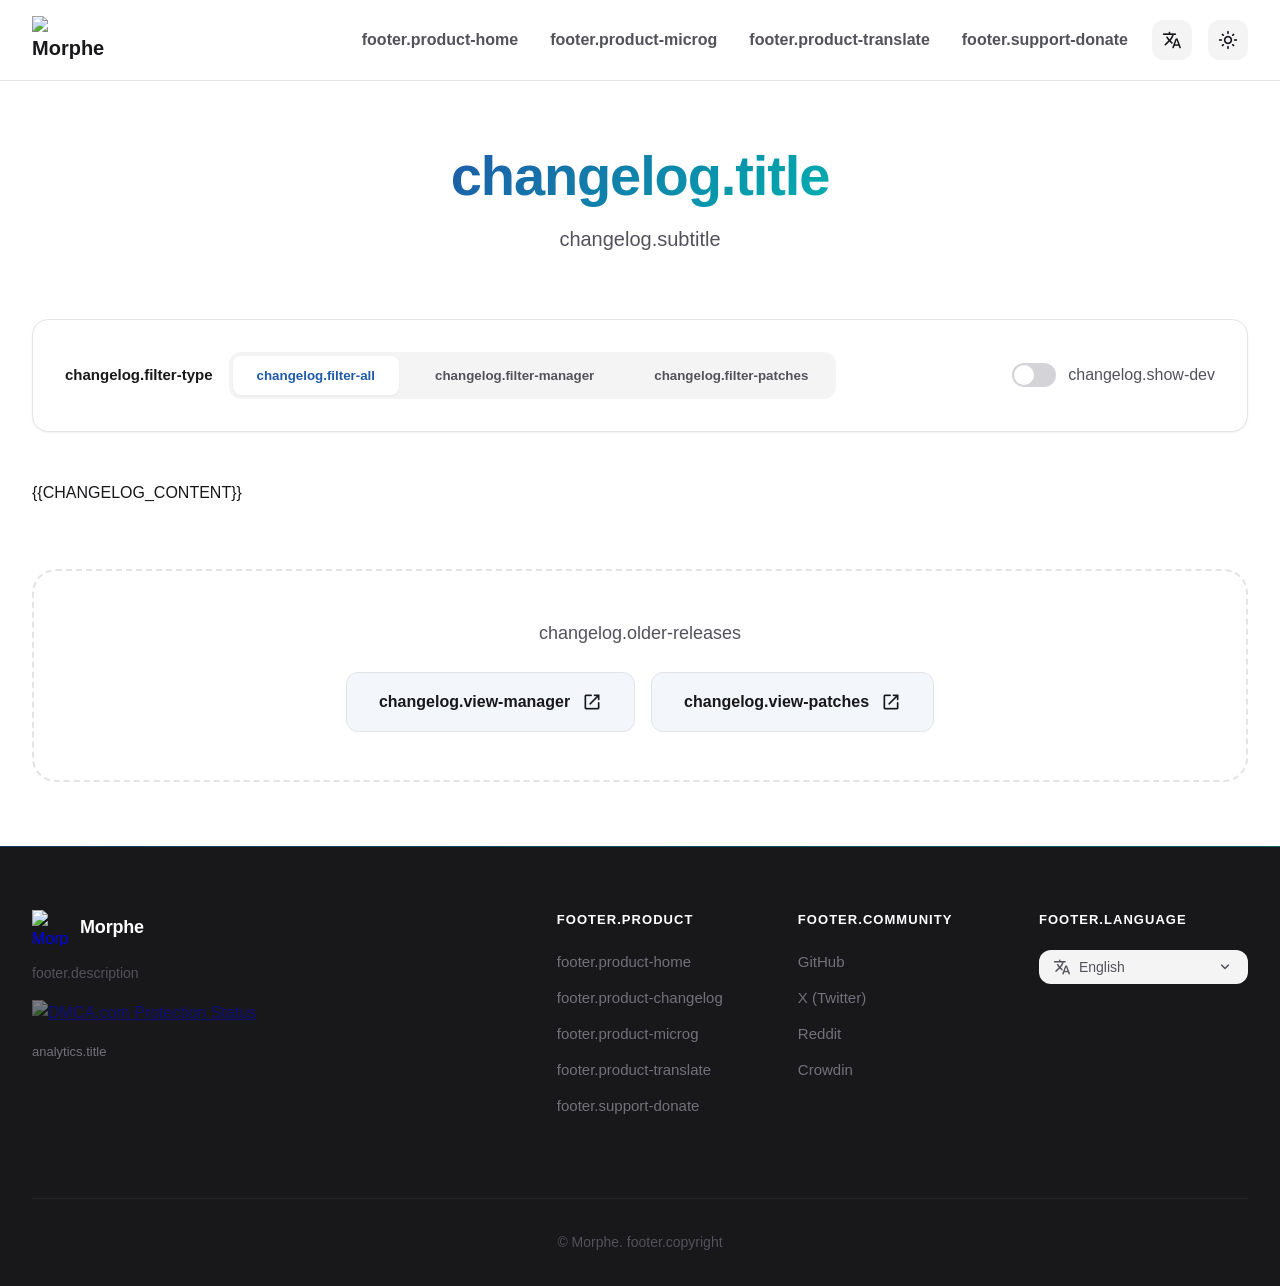
==== commit e960622e: "fix: Hamburger button" ====
--- a/public/changelog.html
+++ b/public/changelog.html
@@ -43,27 +43,11 @@
                 <div class="lang-menu" id="langMenuBar" role="listbox"></div>
             </div>
             <button id="theme-toggle" class="theme-toggle" aria-label="Toggle theme" data-umami-event="Theme Toggle Click">
-                <!-- Sun Icon (Light Mode) -->
-                <svg id="theme-icon-sun" class="theme-icon" xmlns="http://www.w3.org/2000/svg" viewBox="0 0 24 24" fill="none" stroke="currentColor" stroke-width="2" stroke-linecap="round" stroke-linejoin="round">
-                    <circle cx="12" cy="12" r="5"></circle>
-                    <line x1="12" y1="1" x2="12" y2="3"></line>
-                    <line x1="12" y1="21" x2="12" y2="23"></line>
-                    <line x1="4.22" y1="4.22" x2="5.64" y2="5.64"></line>
-                    <line x1="18.36" y1="18.36" x2="19.78" y2="19.78"></line>
-                    <line x1="1" y1="12" x2="3" y2="12"></line>
-                    <line x1="21" y1="12" x2="23" y2="12"></line>
-                    <line x1="4.22" y1="19.78" x2="5.64" y2="18.36"></line>
-                    <line x1="18.36" y1="5.64" x2="19.78" y2="4.22"></line>
-                </svg>
-                <!-- Moon Icon (Dark Mode) -->
-                <svg id="theme-icon-moon" class="theme-icon hidden" xmlns="http://www.w3.org/2000/svg" viewBox="0 0 24 24" fill="none" stroke="currentColor" stroke-width="2" stroke-linecap="round" stroke-linejoin="round">
-                    <path d="M21 12.79A9 9 0 1 1 11.21 3 7 7 0 0 0 21 12.79z"></path>
-                </svg>
+                <span class="material-symbols-rounded theme-icon" id="theme-icon-sun">light_mode</span>
+                <span class="material-symbols-rounded theme-icon hidden" id="theme-icon-moon">dark_mode</span>
             </button>
             <button class="mobile-menu-toggle" aria-label="Toggle menu" data-umami-event="Mobile Menu Toggle">
-                <span></span>
-                <span></span>
-                <span></span>
+                <span class="material-symbols-rounded">menu</span>
             </button>
         </div>
     </div>
@@ -118,22 +102,14 @@
                    class="btn btn-secondary"
                    data-umami-event="Changelog Show More Manager">
                     <span data-i18n="changelog.view-manager">View Manager Releases</span>
-                    <svg xmlns="http://www.w3.org/2000/svg" width="20" height="20" viewBox="0 0 24 24" fill="none" stroke="currentColor" stroke-width="2" stroke-linecap="round" stroke-linejoin="round">
-                        <path d="M18 13v6a2 2 0 0 1-2 2H5a2 2 0 0 1-2-2V8a2 2 0 0 1 2-2h6"></path>
-                        <polyline points="15 3 21 3 21 9"></polyline>
-                        <line x1="10" y1="14" x2="21" y2="3"></line>
-                    </svg>
+                    <span class="material-symbols-rounded">open_in_new</span>
                 </a>
                 <a href="https://github.com/MorpheApp/morphe-patches/releases"
                    target="_blank"
                    class="btn btn-secondary"
                    data-umami-event="Changelog Show More Patches">
                     <span data-i18n="changelog.view-patches">View Patches Releases</span>
-                    <svg xmlns="http://www.w3.org/2000/svg" width="20" height="20" viewBox="0 0 24 24" fill="none" stroke="currentColor" stroke-width="2" stroke-linecap="round" stroke-linejoin="round">
-                        <path d="M18 13v6a2 2 0 0 1-2 2H5a2 2 0 0 1-2-2V8a2 2 0 0 1 2-2h6"></path>
-                        <polyline points="15 3 21 3 21 9"></polyline>
-                        <line x1="10" y1="14" x2="21" y2="3"></line>
-                    </svg>
+                    <span class="material-symbols-rounded">open_in_new</span>
                 </a>
             </div>
         </div>
@@ -208,9 +184,7 @@
 
 <!-- Scroll to Top Button -->
 <button id="scroll-to-top" class="scroll-to-top" aria-label="Scroll to top" data-umami-event="Scroll to Top Click">
-    <svg xmlns="http://www.w3.org/2000/svg" width="24" height="24" viewBox="0 0 24 24" fill="none" stroke="currentColor" stroke-width="2" stroke-linecap="round" stroke-linejoin="round">
-        <polyline points="18 15 12 9 6 15"></polyline>
-    </svg>
+    <span class="material-symbols-rounded">arrow_upward</span>
 </button>
 
 <script src="js/theme-manager.js"></script>
--- a/public/css/styles.css
+++ b/public/css/styles.css
@@ -374,11 +374,9 @@
     transform: scale(0.95);
 }
 
-.theme-toggle svg,
-.lang-trigger-compact
-.material-symbols-rounded {
-    width: 20px;
-    height: 20px;
+.theme-toggle .material-symbols-rounded,
+.lang-trigger-compact .material-symbols-rounded {
+    font-size: 20px;
     color: var(--text-primary);
 }
 
@@ -401,30 +399,17 @@
     display: none;
 }
 
-.mobile-menu-toggle span {
-    width: 24px;
-    height: 2px;
-    background: var(--text-primary);
-    transition: transform var(--transition-base), opacity var(--transition-base), top var(--transition-base);
-    position: absolute;
-    left: 50%;
-    transform: translateX(-50%);
-}
-
-.mobile-menu-toggle span:nth-child(1) { top: 10px; }
-.mobile-menu-toggle span:nth-child(2) { top: 19px; }
-.mobile-menu-toggle span:nth-child(3) { top: 28px; }
-
-.mobile-menu-toggle.active span:nth-child(1) {
-    top: 19px;
-    transform: translateX(-50%) rotate(45deg);
-}
-
-.mobile-menu-toggle.active span:nth-child(2) { opacity: 0; }
-
-.mobile-menu-toggle.active span:nth-child(3) {
-    top: 19px;
-    transform: translateX(-50%) rotate(-45deg);
+/* hamburger icon toggle - handled via JS (menu ↔ close) */
+.mobile-menu-toggle
+.material-symbols-rounded {
+    font-size: 20px;
+    color: var(--text-primary);
+    transition: transform var(--transition-base);
+}
+
+.mobile-menu-toggle.active
+.material-symbols-rounded {
+    transform: rotate(90deg);
 }
 
 /* Buttons */
@@ -563,12 +548,6 @@
     box-shadow: 0 4px 16px rgba(0, 0, 0, 0.18);
 }
 
-.app-tab-icon {
-    width: 17px;
-    height: 17px;
-    flex-shrink: 0;
-}
-
 .app-features-panel-wrapper {
     overflow-x: clip;
     overflow-y: visible;
@@ -639,11 +618,10 @@
     margin-bottom: var(--spacing-sm);
 }
 
-.feature-slide-icon svg {
-    width: 32px;
-    height: 32px;
-    stroke: white;
-    fill: none;
+.feature-slide-icon
+.material-symbols-rounded {
+    font-size: 32px;
+    color: white;
 }
 
 .feature-slide h4 {
@@ -767,7 +745,9 @@
     margin-bottom: var(--spacing-lg);
 }
 
-.feature-icon svg {
+.feature-icon
+.material-symbols-rounded {
+    font-size: 32px;
     color: white;
 }
 
@@ -817,9 +797,9 @@
     white-space: nowrap;
 }
 
-.app-badge svg {
-    width: 24px;
-    height: 24px;
+.app-badge
+.material-symbols-rounded {
+    font-size: 24px;
     flex-shrink: 0;
 }
 
@@ -880,7 +860,8 @@
     border-radius: 50%;
 }
 
-.carousel-button svg {
+.carousel-button
+.material-symbols-rounded {
     position: relative;
     z-index: 1;
     transition: transform 0.4s cubic-bezier(0.4, 0, 0.2, 1);
@@ -890,7 +871,8 @@
     opacity: 1;
 }
 
-.carousel-button:hover svg {
+.carousel-button:hover
+.material-symbols-rounded {
     color: white;
 }
 
@@ -921,7 +903,8 @@
     opacity: 0;
 }
 
-.carousel-button:disabled:hover svg {
+.carousel-button:disabled:hover
+.material-symbols-rounded {
     color: var(--gray-600);
 }
 
@@ -1322,9 +1305,9 @@
     gap: var(--spacing-xs);
 }
 
-.version-date svg {
-    width: 14px;
-    height: 14px;
+.version-date
+.material-symbols-rounded {
+    font-size: 14px;
     flex-shrink: 0;
 }
 
@@ -1377,8 +1360,7 @@
     position: absolute;
     left: 6px;
     top: 10px;
-    width: 4px;
-    height: 4px;
+    font-size: 4px;
     background: var(--primary-blue);
     border-radius: 50%;
 }
@@ -1493,7 +1475,8 @@
     font-weight: 400;
 }
 
-.donate-benefits svg {
+.donate-benefits
+.material-symbols-rounded {
     color: var(--primary-teal);
     flex-shrink: 0;
 }
@@ -1561,11 +1544,14 @@
     font-size: 0.875rem;
 }
 
-.crypto-action svg {
+.crypto-action
+.material-symbols-rounded {
     transition: transform var(--transition-base);
 }
 
-.crypto-card:hover .crypto-action svg {
+.crypto-card:hover
+.crypto-action
+.material-symbols-rounded {
     transform: translateX(4px);
 }
 
@@ -1607,9 +1593,9 @@
     box-shadow: var(--shadow-lg);
 }
 
-.icon-circle svg {
-    width: 36px;
-    height: 36px;
+.icon-circle
+.material-symbols-rounded {
+    font-size: 36px;
     color: white;
 }
 
@@ -1669,9 +1655,9 @@
     text-align: left;
 }
 
-.warning-box svg {
-    width: 16px;
-    height: 16px;
+.warning-box
+.material-symbols-rounded {
+    font-size: 16px;
     color: #ca8a04;
     flex-shrink: 0;
     margin-top: 2px;
@@ -1932,9 +1918,9 @@
     transform: translateY(-2px);
 }
 
-.scroll-to-top svg {
-    width: 24px;
-    height: 24px;
+.scroll-to-top
+.material-symbols-rounded {
+    font-size: 24px;
 }
 
 /* Tablet adjustments */
@@ -2008,13 +1994,12 @@
     }
 
     .feature-slide-icon {
-        width: 38px;
-        height: 38px;
-    }
-
-    .feature-slide-icon svg {
-        width: 18px;
-        height: 18px;
+        font-size: 38px;
+    }
+
+    .feature-slide-icon
+    .material-symbols-rounded {
+        font-size: 18px;
     }
 
     .section-title {
@@ -2046,9 +2031,9 @@
         gap: var(--spacing-xs);
     }
 
-    .app-badge svg {
-        width: 20px;
-        height: 20px;
+    .app-badge
+    .material-symbols-rounded {
+        font-size: 20px;
     }
 
     .testimonials-carousel {
@@ -2236,16 +2221,18 @@
         gap: var(--spacing-sm);
     }
 
-    .show-more-buttons .btn {
+    .show-more-buttons
+    .btn {
         width: 100%;
         justify-content: center;
         font-size: 0.9375rem;
         padding: var(--spacing-md) var(--spacing-lg);
     }
 
-    .show-more-buttons .btn svg {
-        width: 18px;
-        height: 18px;
+    .show-more-buttons
+    .btn
+    .material-symbols-rounded {
+        font-size: 18px;
     }
 }
 
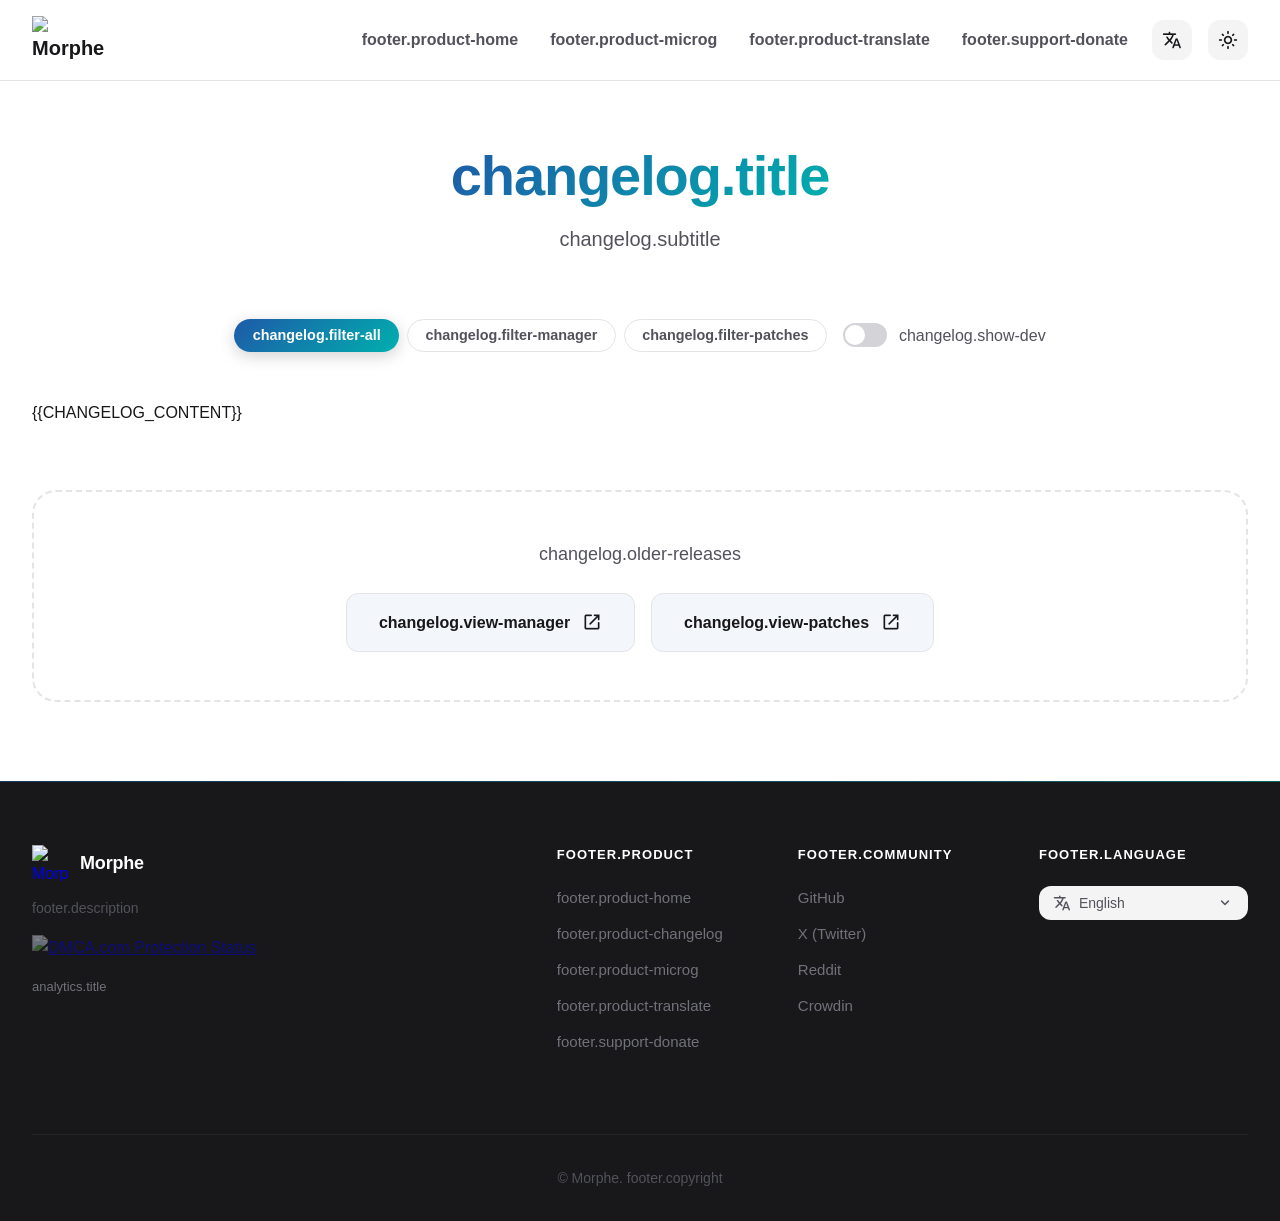
==== commit c0ff4ba7: "redesign changelog page" ====
--- a/public/changelog.html
+++ b/public/changelog.html
@@ -53,6 +53,30 @@
     </div>
 </nav>
 
+<!-- Mobile Drawer -->
+<div class="mobile-drawer" id="mobile-drawer">
+    <div class="drawer-scrim" id="drawer-scrim"></div>
+    <div class="drawer-sheet">
+        <a href="/" class="drawer-link" data-umami-event="Drawer Home Click">
+            <span class="material-symbols-rounded">home</span>
+            <span data-i18n="footer.product-home">Home</span>
+        </a>
+        <a href="microg" class="drawer-link" data-umami-event="Drawer MicroG Click">
+            <span class="material-symbols-rounded">download</span>
+            <span data-i18n="footer.product-microg">Download MicroG</span>
+        </a>
+        <a href="translate" class="drawer-link" data-umami-event="Drawer Translate Click">
+            <span class="material-symbols-rounded">language</span>
+            <span data-i18n="footer.product-translate">Help translate</span>
+        </a>
+        <hr class="drawer-divider">
+        <a href="donate" class="drawer-link" data-umami-event="Drawer Donate Click">
+            <span class="material-symbols-rounded">volunteer_activism</span>
+            <span data-i18n="footer.support-donate">Donate</span>
+        </a>
+    </div>
+</div>
+
 <!-- Changelog Page -->
 <section class="changelog">
     <div class="container">
@@ -63,28 +87,23 @@
 
         <!-- Filters -->
         <div class="changelog-filters">
-            <div class="filter-group">
-                <label class="filter-label" data-i18n="changelog.filter-type">Type:</label>
-                <div class="filter-buttons">
-                    <button class="filter-btn active" data-filter="all" data-umami-event="Changelog Filter All">
-                        <span data-i18n="changelog.filter-all">All</span>
-                    </button>
-                    <button class="filter-btn" data-filter="manager" data-umami-event="Changelog Filter Manager">
-                        <span data-i18n="changelog.filter-manager">Manager</span>
-                    </button>
-                    <button class="filter-btn" data-filter="patches" data-umami-event="Changelog Filter Patches">
-                        <span data-i18n="changelog.filter-patches">Patches</span>
-                    </button>
-                </div>
-            </div>
-
-            <div class="filter-group">
-                <label class="filter-toggle">
-                    <input type="checkbox" id="show-dev" role="switch" data-umami-event="Changelog Toggle Dev">
-                    <span class="toggle-slider"></span>
-                    <span class="toggle-label" data-i18n="changelog.show-dev">Show pre-releases</span>
-                </label>
-            </div>
+            <div class="filter-buttons">
+                <button class="filter-btn active" data-filter="all" data-umami-event="Changelog Filter All">
+                    <span data-i18n="changelog.filter-all">All</span>
+                </button>
+                <button class="filter-btn" data-filter="manager" data-umami-event="Changelog Filter Manager">
+                    <span data-i18n="changelog.filter-manager">Manager</span>
+                </button>
+                <button class="filter-btn" data-filter="patches" data-umami-event="Changelog Filter Patches">
+                    <span data-i18n="changelog.filter-patches">Patches</span>
+                </button>
+            </div>
+
+            <label class="filter-toggle">
+                <input type="checkbox" id="show-dev" role="switch" data-umami-event="Changelog Toggle Dev">
+                <span class="toggle-slider"></span>
+                <span class="toggle-label" data-i18n="changelog.show-dev">Show pre-releases</span>
+            </label>
         </div>
 
         <!-- Changelog Content (will be generated by GitHub Action) -->
--- a/public/css/styles.css
+++ b/public/css/styles.css
@@ -84,6 +84,9 @@
     /* Transitions */
     --transition-base: 200ms ease;
     --transition-slow: 300ms ease;
+
+    /* Layout */
+    --navbar-height: 80px;
 }
 
 /* i18n Loading State */
@@ -116,7 +119,7 @@
 .navbar {
     position: sticky;
     top: 0;
-    z-index: 1000;
+    z-index: 1002;
     background: rgba(255, 255, 255, 0.8);
     backdrop-filter: blur(10px);
     border-bottom: 1px solid var(--border);
@@ -178,8 +181,10 @@
     transition: color var(--transition-base);
 }
 
-.nav-link:hover {
-    color: var(--primary-blue);
+@media (hover: hover) and (pointer: fine) {
+    .nav-link:hover {
+        color: var(--primary-blue);
+    }
 }
 
 .nav-actions {
@@ -227,8 +232,10 @@
     -webkit-tap-highlight-color: transparent;
 }
 
-.lang-trigger:hover {
-    background: var(--gray-200);
+@media (hover: hover) and (pointer: fine) {
+    .lang-trigger:hover {
+        background: var(--gray-200);
+    }
 }
 
 .lang-trigger.open {
@@ -305,8 +312,10 @@
     transition: background var(--transition-base);
 }
 
-.lang-menu-item:hover {
-    background: var(--gray-100);
+@media (hover: hover) and (pointer: fine) {
+    .lang-menu-item:hover {
+        background: var(--gray-100);
+    }
 }
 
 .lang-menu-item.selected {
@@ -361,11 +370,13 @@
     -webkit-tap-highlight-color: transparent;
 }
 
-.theme-toggle:hover,
-.lang-trigger-compact:hover,
-.mobile-menu-toggle:hover {
-    background: var(--gray-200);
-    transform: scale(1.05);
+@media (hover: hover) and (pointer: fine) {
+    .theme-toggle:hover,
+    .lang-trigger-compact:hover,
+    .mobile-menu-toggle:hover {
+        background: var(--gray-200);
+        transform: scale(1.05);
+    }
 }
 
 .theme-toggle:active,
@@ -433,9 +444,11 @@
     box-shadow: var(--shadow-lg);
 }
 
-.btn-primary:hover {
-    transform: translateY(-2px);
-    box-shadow: var(--shadow-xl);
+@media (hover: hover) and (pointer: fine) {
+    .btn-primary:hover {
+        transform: translateY(-2px);
+        box-shadow: var(--shadow-xl);
+    }
 }
 
 .btn-secondary {
@@ -444,8 +457,10 @@
     color: var(--text-primary);
 }
 
-.btn-secondary:hover {
-    background: var(--border);
+@media (hover: hover) and (pointer: fine) {
+    .btn-secondary:hover {
+        background: var(--border);
+    }
 }
 
 /* Hero Section */
@@ -536,10 +551,12 @@
     font-family: inherit;
 }
 
-.app-tab:hover {
-    color: var(--text-primary);
-    outline-color: var(--gray-400);
-    background: var(--gray-100);
+@media (hover: hover) and (pointer: fine) {
+    .app-tab:hover {
+        color: var(--text-primary);
+        outline-color: var(--gray-400);
+        background: var(--gray-100);
+    }
 }
 
 .app-tab.active {
@@ -725,13 +742,15 @@
     box-shadow: var(--shadow-sm);
 }
 
-.feature-card:hover,
-.community-card:hover,
-.feature-slide:hover,
-.testimonial-card:hover,
-.version-card:hover {
-    transform: translateY(-10px) scale(1.02);
-    box-shadow: var(--shadow-lg);
+@media (hover: hover) and (pointer: fine) {
+    .feature-card:hover,
+    .community-card:hover,
+    .feature-slide:hover,
+    .testimonial-card:hover,
+    .version-card:hover {
+        transform: translateY(-10px) scale(1.02);
+        box-shadow: var(--shadow-lg);
+    }
 }
 
 .feature-icon {
@@ -829,9 +848,15 @@
     min-width: calc(33.333% - var(--spacing-xl));
 }
 
+.carousel-controls {
+    display: flex;
+    justify-content: center;
+    gap: var(--spacing-md);
+    margin-top: var(--spacing-lg);
+}
+
 .carousel-button {
-    position: absolute;
-    top: 50%;
+    position: relative;
     background: white;
     border: 1px solid var(--border);
     width: 48px;
@@ -842,12 +867,11 @@
     justify-content: center;
     cursor: pointer;
     transition: all 0.4s cubic-bezier(0.4, 0, 0.2, 1);
-    z-index: 10;
     -webkit-tap-highlight-color: transparent;
     user-select: none;
     color: var(--gray-600);
     overflow: hidden;
-    margin-top: -24px;
+    flex-shrink: 0;
 }
 
 .carousel-button::before {
@@ -867,25 +891,19 @@
     transition: transform 0.4s cubic-bezier(0.4, 0, 0.2, 1);
 }
 
-.carousel-button:hover::before {
-    opacity: 1;
-}
-
-.carousel-button:hover
-.material-symbols-rounded {
-    color: white;
+@media (hover: hover) and (pointer: fine) {
+    .carousel-button:hover::before {
+        opacity: 1;
+    }
+
+    .carousel-button:hover
+    .material-symbols-rounded {
+        color: white;
+    }
 }
 
 .carousel-button:active {
     transform: scale(0.95);
-}
-
-.carousel-button.prev {
-    left: 0;
-}
-
-.carousel-button.next {
-    right: 0;
 }
 
 .carousel-button:disabled {
@@ -1036,9 +1054,11 @@
     transition: transform var(--transition-base), box-shadow var(--transition-base);
 }
 
-.faq-question:hover .faq-number {
-    transform: scale(1.1);
-    box-shadow: var(--shadow-md);
+@media (hover: hover) and (pointer: fine) {
+    .faq-question:hover .faq-number {
+        transform: scale(1.1);
+        box-shadow: var(--shadow-md);
+    }
 }
 
 .faq-question {
@@ -1054,8 +1074,10 @@
     transition: color var(--transition-base);
 }
 
-.faq-question:hover {
-    color: var(--primary-blue);
+@media (hover: hover) and (pointer: fine) {
+    .faq-question:hover {
+        color: var(--primary-blue);
+    }
 }
 
 .faq-text {
@@ -1098,9 +1120,11 @@
     transition: color var(--transition-base);
 }
 
-.inline-link:hover {
-    color: var(--primary-teal);
-    text-decoration: underline;
+@media (hover: hover) and (pointer: fine) {
+    .inline-link:hover {
+        color: var(--primary-teal);
+        text-decoration: underline;
+    }
 }
 
 /* Changelog Page */
@@ -1131,59 +1155,61 @@
 
 .changelog-filters {
     display: flex;
-    gap: var(--spacing-2xl);
+    gap: var(--spacing-md);
     margin-bottom: var(--spacing-2xl);
-    padding: var(--spacing-xl);
-    background: var(--bg-page);
-    border: 1px solid var(--border);
-    border-radius: var(--radius-xl);
-    box-shadow: var(--shadow-sm);
     flex-wrap: wrap;
     align-items: center;
-    justify-content: space-between;
+    justify-content: center;
+    row-gap: var(--spacing-sm);
 }
 
 .filter-group {
     display: flex;
     align-items: center;
-    gap: var(--spacing-md);
+    gap: var(--spacing-sm);
 }
 
 .filter-label {
-    font-weight: 600;
-    color: var(--text-primary);
-    font-size: 0.9375rem;
-    white-space: nowrap;
+    display: none;
 }
 
 .filter-buttons {
     display: flex;
-    gap: var(--spacing-sm);
-    background: var(--gray-100);
-    padding: 4px;
-    border-radius: var(--radius-lg);
+    gap: var(--spacing-xs);
+    flex-wrap: wrap;
 }
 
 .filter-btn {
-    padding: var(--spacing-sm) var(--spacing-lg);
+    display: flex;
+    align-items: center;
+    padding: 0.55rem 1.15rem;
+    border-radius: 2rem;
     border: none;
+    outline: 1.5px solid var(--border);
+    outline-offset: -1.5px;
     background: transparent;
-    border-radius: var(--radius-md);
+    color: var(--text-secondary);
+    font-size: 0.9rem;
     font-weight: 600;
     cursor: pointer;
-    transition: all var(--transition-base);
-    color: var(--text-secondary);
+    transition: color 0.22s ease, background 0.22s ease, box-shadow 0.22s ease, outline-color 0.22s ease;
     white-space: nowrap;
-}
-
-.filter-btn:hover {
-    color: var(--primary-blue);
+    font-family: inherit;
+}
+
+@media (hover: hover) and (pointer: fine) {
+    .filter-btn:hover {
+        color: var(--text-primary);
+        outline-color: var(--gray-400);
+        background: var(--gray-100);
+    }
 }
 
 .filter-btn.active {
-    background: var(--bg-page);
-    color: var(--primary-blue);
-    box-shadow: var(--shadow-sm);
+    outline: none;
+    background: var(--gradient-primary);
+    color: white;
+    box-shadow: 0 4px 16px rgba(0, 0, 0, 0.18);
 }
 
 .filter-toggle {
@@ -1243,35 +1269,47 @@
 }
 
 .version-card {
-    background: var(--bg-page);
+    background: var(--bg-card);
     border: 1px solid var(--border);
     border-radius: var(--radius-xl);
-    padding: var(--spacing-xl);
-    box-shadow: var(--shadow-sm);
-    transition: transform 0.3s ease, box-shadow 0.3s ease;
+    padding: var(--spacing-xl) var(--spacing-xl) var(--spacing-lg);
+    transition: box-shadow 0.3s ease;
     display: flex;
     flex-direction: column;
-    gap: var(--spacing-lg);
+    gap: var(--spacing-md);
+    position: relative;
+    overflow: hidden;
+}
+
+.version-card::before {
+    content: '';
+    position: absolute;
+    left: 0;
+    top: 0;
+    bottom: 0;
+    width: 4px;
+}
+
+.version-card[data-type="manager"]::before {
+    background: linear-gradient(180deg, var(--primary-blue), #4A7FC8);
+}
+
+.version-card[data-type="patches"]::before {
+    background: linear-gradient(180deg, var(--primary-teal), #20CFCE);
 }
 
 .version-card.hidden {
     display: none;
 }
 
-.version-card[data-type="manager"] {
-    border-left: 4px solid #1E5AA8;
-}
-
-.version-card[data-type="patches"] {
-    border-left: 4px solid #00AFAE;
-}
-
 .version-header {
     display: flex;
-    flex-direction: column;
-    gap: var(--spacing-sm);
+    align-items: flex-start;
+    justify-content: space-between;
+    gap: var(--spacing-md);
     padding-bottom: var(--spacing-md);
-    border-bottom: 2px solid var(--border);
+    border-bottom: 1px solid var(--border);
+    flex-wrap: wrap;
 }
 
 .version-title {
@@ -1282,27 +1320,30 @@
 }
 
 .version-link {
-    font-size: 1.5rem;
+    font-size: 1.125rem;
     font-weight: 700;
-    background: var(--gradient-primary);
-    -webkit-background-clip: text;
-    -webkit-text-fill-color: transparent;
-    background-clip: text;
+    color: var(--text-primary);
     text-decoration: none;
-    transition: opacity var(--transition-base);
-}
-
-.version-link:hover {
-    opacity: 0.8;
+    letter-spacing: -0.01em;
+    transition: color var(--transition-base);
+}
+
+@media (hover: hover) and (pointer: fine) {
+    .version-link:hover {
+        color: var(--primary-blue);
+    }
 }
 
 .version-date {
     color: var(--text-tertiary);
-    font-size: 0.875rem;
-    font-weight: 500;
-    display: flex;
-    align-items: center;
-    gap: var(--spacing-xs);
+    font-size: 0.8125rem;
+    font-weight: 400;
+    display: flex;
+    align-items: center;
+    gap: 5px;
+    white-space: nowrap;
+    padding-top: 3px;
+    flex-shrink: 0;
 }
 
 .version-date
@@ -1326,15 +1367,34 @@
 .change-category {
     display: flex;
     align-items: center;
-    gap: var(--spacing-sm);
-    font-size: 0.875rem;
+    gap: 6px;
+    font-size: 0.75rem;
     font-weight: 700;
-    color: var(--text-primary);
+    color: var(--text-secondary);
+    text-transform: uppercase;
+    letter-spacing: 0.05em;
+    margin-bottom: 2px;
 }
 
 .category-icon {
-    font-size: 1rem;
+    font-size: 14px;
     flex-shrink: 0;
+}
+
+.category-icon.icon-added {
+    color: #8B5CF6;
+}
+
+.category-icon.icon-fixed {
+    color: #EF4444;
+}
+
+.category-icon.icon-perf {
+    color: #F59E0B;
+}
+
+.category-icon.icon-changed {
+    color: var(--text-tertiary);
 }
 
 .change-list {
@@ -1358,10 +1418,11 @@
 .change-list li::before {
     content: "";
     position: absolute;
-    left: 6px;
-    top: 10px;
-    font-size: 4px;
-    background: var(--primary-blue);
+    left: 4px;
+    top: 11px;
+    width: 4px;
+    height: 4px;
+    background: var(--border);
     border-radius: 50%;
 }
 
@@ -1393,32 +1454,35 @@
     word-break: break-word;
 }
 
-.change-list li a:hover {
-    color: var(--primary-teal);
-    text-decoration: underline;
+@media (hover: hover) and (pointer: fine) {
+    .change-list li a:hover {
+        color: var(--primary-teal);
+        text-decoration: underline;
+    }
 }
 
 .type-badge {
     display: inline-flex;
     align-items: center;
-    gap: 4px;
-    padding: 0.25rem 0.5rem;
-    border-radius: var(--radius-sm);
-    font-size: 0.625rem;
+    padding: 0.2rem 0.55rem;
+    border-radius: 2rem;
+    font-size: 0.6875rem;
     font-weight: 700;
     text-transform: uppercase;
-    letter-spacing: 0.05em;
+    letter-spacing: 0.06em;
     flex-shrink: 0;
 }
 
 .type-badge.manager {
-    background: linear-gradient(135deg, #1E5AA8 0%, #4A7FC8 100%);
-    color: white;
+    background: rgba(30, 90, 168, 0.1);
+    color: var(--primary-blue);
+    outline: 1px solid rgba(30, 90, 168, 0.2);
 }
 
 .type-badge.patches {
-    background: linear-gradient(135deg, #00AFAE 0%, #20CFCE 100%);
-    color: white;
+    background: rgba(0, 175, 174, 0.1);
+    color: var(--primary-teal);
+    outline: 1px solid rgba(0, 175, 174, 0.2);
 }
 
 .show-more-section {
@@ -1500,10 +1564,12 @@
     gap: var(--spacing-md);
 }
 
-.crypto-card:hover {
-    border-color: var(--primary-blue);
-    box-shadow: var(--shadow-lg);
-    transform: translateY(-4px);
+@media (hover: hover) and (pointer: fine) {
+    .crypto-card:hover {
+        border-color: var(--primary-blue);
+        box-shadow: var(--shadow-lg);
+        transform: translateY(-4px);
+    }
 }
 
 .crypto-header {
@@ -1549,10 +1615,12 @@
     transition: transform var(--transition-base);
 }
 
-.crypto-card:hover
-.crypto-action
-.material-symbols-rounded {
-    transform: translateX(4px);
+@media (hover: hover) and (pointer: fine) {
+    .crypto-card:hover
+    .crypto-action
+    .material-symbols-rounded {
+        transform: translateX(4px);
+    }
 }
 
 /* Add Source Page  */
@@ -1685,10 +1753,12 @@
     border: 1px solid var(--border);
 }
 
-.add-source-page .btn-secondary:hover {
-    background: transparent;
-    color: var(--text-primary);
-    border-color: var(--text-secondary);
+@media (hover: hover) and (pointer: fine) {
+    .add-source-page .btn-secondary:hover {
+        background: transparent;
+        color: var(--text-primary);
+        border-color: var(--text-secondary);
+    }
 }
 
 .desktop-emoji {
@@ -1723,8 +1793,10 @@
     font-weight: 600;
 }
 
-.steps-card a:hover {
-    text-decoration: underline;
+@media (hover: hover) and (pointer: fine) {
+    .steps-card a:hover {
+        text-decoration: underline;
+    }
 }
 
 /* Footer */
@@ -1822,8 +1894,10 @@
     transition: color var(--transition-base);
 }
 
-.footer-column a:hover {
-    color: white;
+@media (hover: hover) and (pointer: fine) {
+    .footer-column a:hover {
+        color: white;
+    }
 }
 
 .footer-bottom {
@@ -1838,8 +1912,10 @@
     transition: opacity var(--transition-base);
 }
 
-.dmca-badge:hover img {
-    opacity: 0.75;
+@media (hover: hover) and (pointer: fine) {
+    .dmca-badge:hover img {
+        opacity: 0.75;
+    }
 }
 
 .analytics-details {
@@ -1858,8 +1934,10 @@
 
 .analytics-details summary::-webkit-details-marker { display: none; }
 
-.analytics-details summary:hover {
-    color: var(--gray-300);
+@media (hover: hover) and (pointer: fine) {
+    .analytics-details summary:hover {
+        color: var(--gray-300);
+    }
 }
 
 .analytics-details[open] {
@@ -1909,9 +1987,11 @@
     transform: translateY(0);
 }
 
-.scroll-to-top:hover {
-    transform: translateY(-4px);
-    box-shadow: var(--shadow-xl);
+@media (hover: hover) and (pointer: fine) {
+    .scroll-to-top:hover {
+        transform: translateY(-4px);
+        box-shadow: var(--shadow-xl);
+    }
 }
 
 .scroll-to-top:active {
@@ -1939,25 +2019,124 @@
     }
 }
 
+
+/* Mobile Drawer */
+.mobile-drawer {
+    display: none;
+    position: fixed;
+    top: 0;
+    left: 0;
+    right: 0;
+    bottom: 0;
+    z-index: 1001;
+    pointer-events: none;
+}
+
+.mobile-drawer.open {
+    display: block;
+    pointer-events: all;
+}
+
+.drawer-scrim {
+    position: absolute;
+    inset: 0;
+    background: rgba(0, 0, 0, 0.4);
+    animation: drawerFadeIn 0.25s ease;
+}
+
+.drawer-sheet {
+    position: absolute;
+    top: var(--navbar-height);
+    left: 0;
+    right: 0;
+    background: var(--bg-page);
+    border-radius: 0 0 var(--radius-2xl) var(--radius-2xl);
+    padding: 0 0 var(--spacing-lg);
+    display: flex;
+    flex-direction: column;
+    gap: 2px;
+    box-shadow: var(--shadow-xl);
+    animation: drawerSlideIn 0.3s cubic-bezier(0.05, 0.7, 0.1, 1);
+}
+
+.drawer-link {
+    display: flex;
+    align-items: center;
+    gap: 14px;
+    padding: 13px var(--spacing-lg);
+    border-radius: var(--radius-lg);
+    font-size: 0.9375rem;
+    font-weight: 500;
+    color: var(--text-secondary);
+    text-decoration: none;
+    position: relative;
+    overflow: hidden;
+    transition: background var(--transition-base), color var(--transition-base);
+}
+
+.drawer-link .material-symbols-rounded {
+    font-size: 22px;
+    color: var(--text-tertiary);
+    transition: color var(--transition-base);
+}
+
+.drawer-link:active {
+    background: var(--gray-100);
+    color: var(--text-primary);
+}
+
+.drawer-link:active .material-symbols-rounded {
+    color: var(--primary-blue);
+}
+
+.drawer-link.active {
+    background: rgba(30, 90, 168, 0.08);
+    color: var(--primary-blue);
+}
+
+.drawer-link.active .material-symbols-rounded {
+    color: var(--primary-blue);
+}
+
+.drawer-divider {
+    height: 1px;
+    background: var(--border);
+    border: none;
+    margin: var(--spacing-xs) var(--spacing-md);
+}
+
+@keyframes drawerFadeIn {
+    from { opacity: 0; }
+    to { opacity: 1; }
+}
+
+@keyframes drawerFadeOut {
+    from { opacity: 1; }
+    to { opacity: 0; }
+}
+
+@keyframes drawerSlideIn {
+    from { transform: translateY(-100%); }
+    to { transform: translateY(0); }
+}
+
+@keyframes drawerSlideOut {
+    from { transform: translateY(0); }
+    to { transform: translateY(-100%); }
+}
+
+.mobile-drawer.closing .drawer-scrim {
+    animation: drawerFadeOut 0.25s ease forwards;
+}
+
+.mobile-drawer.closing .drawer-sheet {
+    animation: drawerSlideOut 0.25s cubic-bezier(0.4, 0, 1, 1) forwards;
+}
+
 /* Mobile adjustments */
 @media (max-width: 768px) {
     .nav-links {
         display: none;
-        position: absolute;
-        top: 100%;
-        left: 0;
-        right: 0;
-        background: var(--bg-page);
-        flex-direction: column;
-        padding: var(--spacing-lg);
-        box-shadow: var(--shadow-lg);
-        gap: var(--spacing-md);
-        margin-left: 0;
-        margin-right: 0;
-    }
-
-    .nav-links.active {
-        display: flex;
     }
 
     .mobile-menu-toggle {
@@ -1994,12 +2173,13 @@
     }
 
     .feature-slide-icon {
-        font-size: 38px;
+        width: 64px;
+        height: 64px;
     }
 
     .feature-slide-icon
     .material-symbols-rounded {
-        font-size: 18px;
+        font-size: 32px;
     }
 
     .section-title {
@@ -2088,62 +2268,16 @@
     }
 
     .changelog-filters {
-        flex-direction: column;
-        gap: var(--spacing-lg);
-        padding: var(--spacing-lg);
-        align-items: stretch;
-    }
-
-    .filter-group {
-        flex-direction: column;
-        align-items: stretch;
         gap: var(--spacing-sm);
     }
 
-    .filter-group:first-child {
-        align-items: center;
-    }
-
-    .filter-label {
-        width: 100%;
-        text-align: center;
-    }
-
-    .filter-buttons {
-        width: 100%;
-        justify-content: center;
-        overflow-x: auto;
-        -webkit-overflow-scrolling: touch;
-        padding: 6px;
-    }
-
-    .filter-buttons::-webkit-scrollbar {
-        height: 4px;
-    }
-
-    .filter-buttons::-webkit-scrollbar-track {
-        background: var(--gray-200);
-        border-radius: var(--radius-sm);
-    }
-
-    .filter-buttons::-webkit-scrollbar-thumb {
-        background: var(--gray-400);
-        border-radius: var(--radius-sm);
-    }
-
     .filter-btn {
-        white-space: nowrap;
-        padding: var(--spacing-sm) var(--spacing-md);
+        padding: 0.45rem 0.9rem;
         font-size: 0.875rem;
     }
 
-    .filter-toggle {
-        flex-direction: row;
-        justify-content: flex-start;
-    }
-
     .toggle-label {
-        font-size: 0.9375rem;
+        font-size: 0.875rem;
     }
 
     .changelog-grid {
@@ -2316,8 +2450,7 @@
     }
 
     .changelog-filters {
-        padding: var(--spacing-md);
-        gap: var(--spacing-md);
+        gap: var(--spacing-sm);
     }
 
     .filter-btn {
@@ -2370,16 +2503,7 @@
 /* Tablet landscape adjustments */
 @media (min-width: 769px) and (max-width: 1024px) {
     .changelog-filters {
-        gap: var(--spacing-xl);
-    }
-
-    .filter-group {
-        flex: 1;
-        min-width: 0;
-    }
-
-    .filter-buttons {
-        flex-wrap: wrap;
+        gap: var(--spacing-md);
     }
 }
 
--- a/public/css/dark-theme.css
+++ b/public/css/dark-theme.css
@@ -78,16 +78,20 @@
     background: var(--bg-card);
 }
 
-[data-theme="dark"] .crypto-card:hover {
-    border-color: var(--primary-blue);
+@media (hover: hover) and (pointer: fine) {
+    [data-theme="dark"] .crypto-card:hover {
+        border-color: var(--primary-blue);
+}
 }
 
 [data-theme="dark"] .social-link {
     background: var(--gray-200);
 }
 
-[data-theme="dark"] .social-link:hover {
-    background: var(--gray-300);
+@media (hover: hover) and (pointer: fine) {
+    [data-theme="dark"] .social-link:hover {
+        background: var(--gray-300);
+}
 }
 
 [data-theme="dark"] .social-link img {
@@ -96,8 +100,10 @@
     transition: opacity var(--transition-base);
 }
 
-[data-theme="dark"] .social-link:hover img {
-    opacity: 1;
+@media (hover: hover) and (pointer: fine) {
+    [data-theme="dark"] .social-link:hover img {
+        opacity: 1;
+}
 }
 
 [data-theme="dark"] .carousel-button {
@@ -114,27 +120,19 @@
     color: var(--text-primary);
 }
 
-[data-theme="dark"] .faq-question:hover {
-    color: var(--primary-blue);
-}
-
-[data-theme="dark"] .faq-question:hover .faq-text {
-    color: var(--primary-blue);
+@media (hover: hover) and (pointer: fine) {
+    [data-theme="dark"] .faq-question:hover {
+        color: var(--primary-blue);
+}
+}
+
+@media (hover: hover) and (pointer: fine) {
+    [data-theme="dark"] .faq-question:hover .faq-text {
+        color: var(--primary-blue);
+}
 }
 
 /* Changelogs */
-[data-theme="dark"] .changelog-filters {
-    background: var(--bg-card);
-}
-
-[data-theme="dark"] .filter-buttons {
-    background: var(--gray-200);
-}
-
-[data-theme="dark"] .filter-btn.active {
-    background: var(--gray-100);
-}
-
 [data-theme="dark"] .toggle-slider {
     background: var(--gray-600);
 }
@@ -166,15 +164,37 @@
     border-color: var(--border);
 }
 
+[data-theme="dark"] .type-badge.manager {
+    background: rgba(74, 127, 200, 0.15);
+    color: var(--primary-blue);
+    outline-color: rgba(74, 127, 200, 0.3);
+}
+
+[data-theme="dark"] .type-badge.patches {
+    background: rgba(32, 207, 206, 0.12);
+    color: var(--primary-teal);
+    outline-color: rgba(32, 207, 206, 0.25);
+}
+
+[data-theme="dark"] .filter-btn {
+    color: var(--text-secondary);
+}
+
+[data-theme="dark"] .filter-btn.active {
+    box-shadow: 0 4px 16px rgba(0, 0, 0, 0.35);
+}
+
 /* App Features Showcase */
 [data-theme="dark"] .app-tab {
     border-color: var(--border);
     color: var(--text-tertiary);
 }
 
-[data-theme="dark"] .app-tab:hover {
-    border-color: var(--gray-400);
-    color: var(--text-primary);
+@media (hover: hover) and (pointer: fine) {
+    [data-theme="dark"] .app-tab:hover {
+        border-color: var(--gray-400);
+        color: var(--text-primary);
+}
 }
 
 [data-theme="dark"] .feature-slide {
@@ -210,11 +230,13 @@
     box-shadow: 0 10px 25px -5px rgba(0, 0, 0, 0.4), 0 4px 6px -2px rgba(0, 0, 0, 0.3);
 }
 
-[data-theme="dark"] .scroll-to-top:hover {
-    box-shadow: 0 20px 35px -5px rgba(0, 0, 0, 0.5), 0 10px 10px -5px rgba(0, 0, 0, 0.4);
-}
-
-[data-theme="dark"] .scroll-to-top svg {
+@media (hover: hover) and (pointer: fine) {
+    [data-theme="dark"] .scroll-to-top:hover {
+        box-shadow: 0 20px 35px -5px rgba(0, 0, 0, 0.5), 0 10px 10px -5px rgba(0, 0, 0, 0.4);
+}
+}
+
+[data-theme="dark"] .scroll-to-top .material-symbols-rounded {
     color: white;
 }
 
@@ -252,9 +274,11 @@
         border-color: rgba(255, 255, 255, 0.1);
     }
 
+    @media (hover: hover) and (pointer: fine) {
     [data-theme="dark"] .carousel-button:hover {
-        background: rgba(39, 39, 42, 0.9);
+            background: rgba(39, 39, 42, 0.9);
     }
+}
 
     [data-theme="dark"] .carousel-button:active {
         background: var(--primary-blue);
@@ -286,8 +310,10 @@
     color: var(--text-secondary);
 }
 
-[data-theme="dark"] .lang-trigger:hover {
-    background: var(--gray-200);
+@media (hover: hover) and (pointer: fine) {
+    [data-theme="dark"] .lang-trigger:hover {
+        background: var(--gray-200);
+}
 }
 
 [data-theme="dark"] .lang-trigger.open {
@@ -304,11 +330,40 @@
     color: var(--text-primary);
 }
 
-[data-theme="dark"] .lang-menu-item:hover {
-    background: var(--gray-200);
+@media (hover: hover) and (pointer: fine) {
+    [data-theme="dark"] .lang-menu-item:hover {
+        background: var(--gray-200);
+}
 }
 
 [data-theme="dark"] .lang-menu-item.selected {
     background: rgba(74, 127, 200, 0.15);
     color: var(--primary-blue);
 }
+
+/* Mobile Drawer */
+[data-theme="dark"] .drawer-sheet {
+    background: var(--bg-card);
+}
+
+[data-theme="dark"] .drawer-link {
+    color: var(--text-secondary);
+}
+
+[data-theme="dark"] .drawer-link .material-symbols-rounded {
+    color: var(--text-tertiary);
+}
+
+[data-theme="dark"] .drawer-link:active {
+    background: var(--gray-200);
+    color: var(--text-primary);
+}
+
+[data-theme="dark"] .drawer-link.active {
+    background: rgba(74, 127, 200, 0.12);
+    color: var(--primary-blue);
+}
+
+[data-theme="dark"] .drawer-divider {
+    background: var(--border);
+}
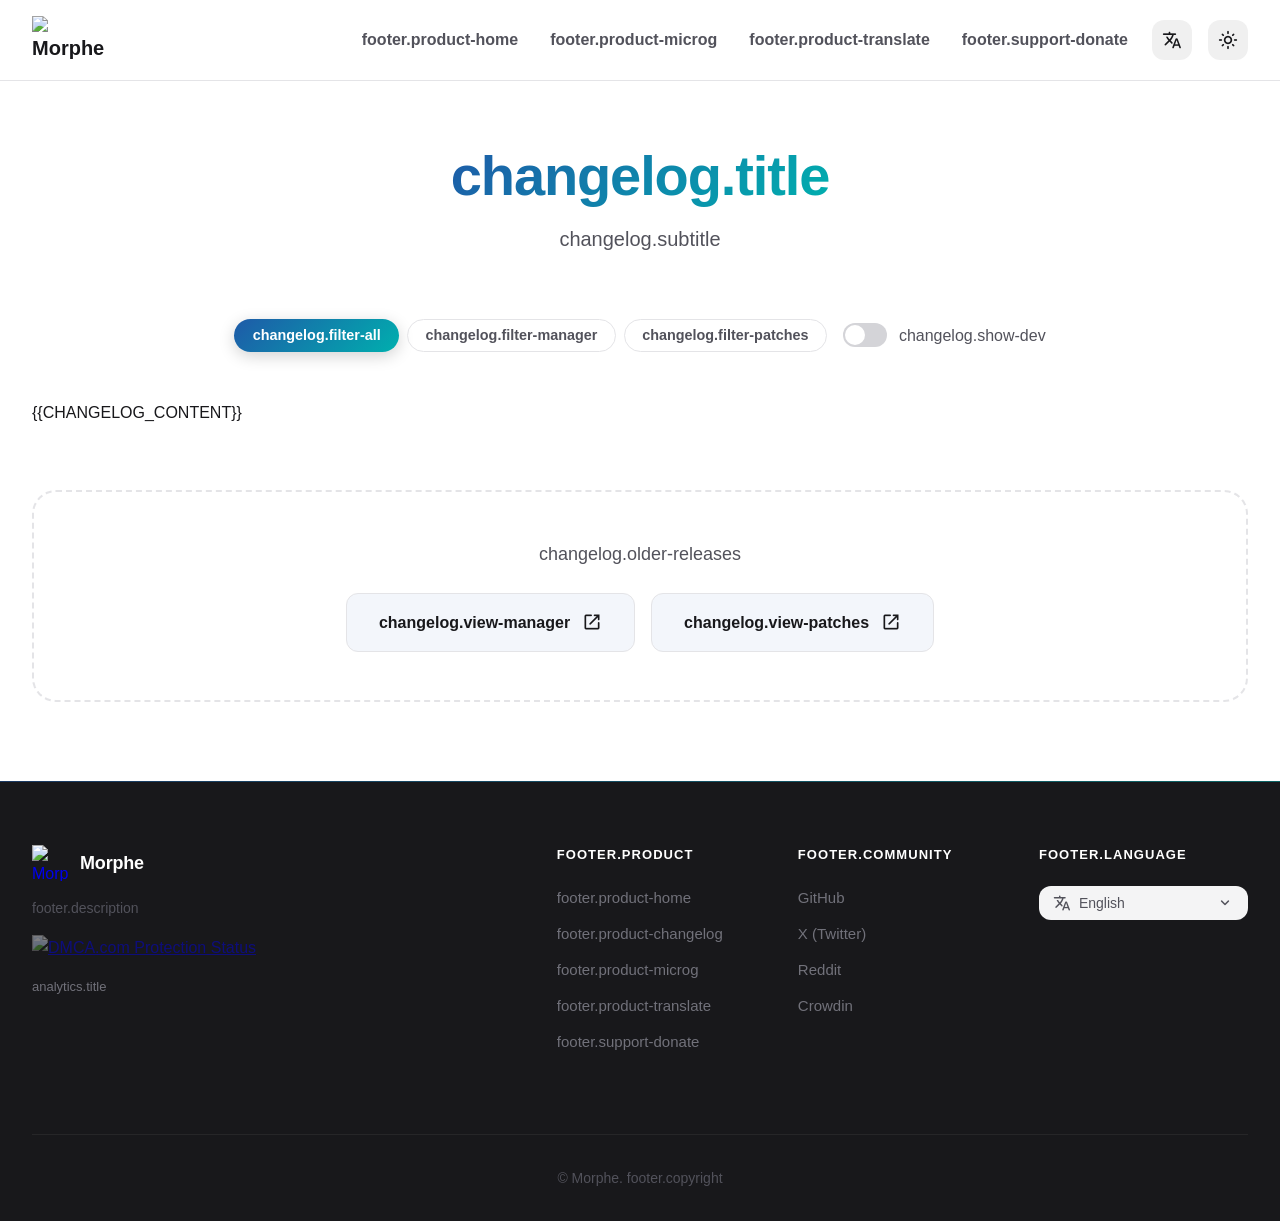
==== commit 164ccb48: "chore: Merge branch `dev` to `main` (#133)" ====
--- a/public/changelog.html
+++ b/public/changelog.html
@@ -157,9 +157,11 @@
                 <script src="https://images.dmca.com/Badges/DMCABadgeHelper.min.js"></script>
                 <details class="analytics-details">
                     <summary data-i18n="analytics.title">Analytics</summary>
-                    <span data-i18n="analytics.part1">This website uses </span>
-                    <a href="https://umami.is" target="_blank" rel="noopener noreferrer" class="inline-link" data-umami-event="Umami Link Click">Umami</a>
-                    <span data-i18n="analytics.part2"> and Google Analytics 4: No cookies, no advertising, no profiling, and no data is sold or shared.</span>
+                    <span data-i18n-link="analytics.description"
+                          data-i18n-link-href="https://umami.is"
+                          data-i18n-link-text="Umami"
+                          data-i18n-link-attrs='{"target":"_blank","rel":"noopener noreferrer","class":"inline-link","data-umami-event":"Umami Link Click"}'></span>
+                    <span data-i18n="analytics.disclaimer">Morphe does not add analytics or data collection to any patched apps.</span>
                 </details>
             </div>
 
--- a/public/css/styles.css
+++ b/public/css/styles.css
@@ -362,7 +362,7 @@
     width: 40px;
     height: 40px;
     border-radius: var(--radius-lg);
-    background: var(--gray-100);
+    background: rgba(0, 0, 0, 0.06);
     color: var(--text-primary);
     border: none;
     cursor: pointer;
@@ -374,7 +374,7 @@
     .theme-toggle:hover,
     .lang-trigger-compact:hover,
     .mobile-menu-toggle:hover {
-        background: var(--gray-200);
+        background: rgba(0, 0, 0, 0.1);
         transform: scale(1.05);
     }
 }
@@ -410,17 +410,36 @@
     display: none;
 }
 
-/* hamburger icon toggle - handled via JS (menu ↔ close) */
+/* Hamburger icon toggle */
 .mobile-menu-toggle
 .material-symbols-rounded {
     font-size: 20px;
     color: var(--text-primary);
-    transition: transform var(--transition-base);
-}
-
-.mobile-menu-toggle.active
+    transition: transform 0.3s cubic-bezier(0.34, 1.56, 0.64, 1),
+                opacity 0.15s ease;
+}
+
+.mobile-menu-toggle.is-open
 .material-symbols-rounded {
     transform: rotate(90deg);
+}
+
+@keyframes iconSwapOut {
+    from { opacity: 1; transform: rotate(0deg) scale(1); }
+    to   { opacity: 0; transform: rotate(-90deg) scale(0.6); }
+}
+
+@keyframes iconSwapIn {
+    from { opacity: 0; transform: rotate(90deg) scale(0.6); }
+    to   { opacity: 1; transform: rotate(0deg) scale(1); }
+}
+
+.mobile-menu-toggle .material-symbols-rounded.swap-out {
+    animation: iconSwapOut 0.18s ease forwards;
+}
+
+.mobile-menu-toggle .material-symbols-rounded.swap-in {
+    animation: iconSwapIn 0.18s ease forwards;
 }
 
 /* Buttons */
@@ -748,8 +767,7 @@
     .feature-slide:hover,
     .testimonial-card:hover,
     .version-card:hover {
-        transform: translateY(-10px) scale(1.02);
-        box-shadow: var(--shadow-lg);
+        box-shadow: var(--shadow-md);
     }
 }
 
@@ -1086,13 +1104,15 @@
     font-weight: 600;
 }
 
-.faq-toggle-icon {
+.faq-toggle-icon,
+.faq-question .material-symbols-rounded {
     flex-shrink: 0;
     transition: transform var(--transition-base);
     color: var(--text-tertiary);
 }
 
-.faq-item.active .faq-toggle-icon {
+.faq-item.active .faq-toggle-icon,
+.faq-item.active .faq-question .material-symbols-rounded {
     transform: rotate(180deg);
 }
 
@@ -1273,7 +1293,7 @@
     border: 1px solid var(--border);
     border-radius: var(--radius-xl);
     padding: var(--spacing-xl) var(--spacing-xl) var(--spacing-lg);
-    transition: box-shadow 0.3s ease;
+    transition: box-shadow 0.2s ease;
     display: flex;
     flex-direction: column;
     gap: var(--spacing-md);
@@ -1518,112 +1538,449 @@
     gap: var(--spacing-3xl);
 }
 
-.donate-info h3 {
+/* Why Donate strip */
+.why-strip {
+    display: grid;
+    grid-template-columns: repeat(4, 1fr);
+    gap: var(--spacing-lg);
+    margin-top: var(--spacing-2xl);
+    padding-top: var(--spacing-2xl);
+    border-top: 1px solid var(--section-divider);
+}
+
+.why-strip-item {
+    display: flex;
+    align-items: flex-start;
+    gap: var(--spacing-sm);
+    color: var(--text-secondary);
+    font-size: 0.9375rem;
+    line-height: 1.5;
+}
+
+.why-strip-item .material-symbols-rounded {
+    font-size: 20px;
+    color: var(--primary-teal);
+    flex-shrink: 0;
+    margin-top: 1px;
+    font-variation-settings: 'FILL' 1, 'wght' 400, 'GRAD' 0, 'opsz' 20;
+}
+
+/* Open Collective Donate Section */
+.donate-section {
+    display: flex;
+    flex-direction: column;
+    gap: var(--spacing-3xl);
+}
+
+/* Hero card */
+.donate-hero-card {
+    position: relative;
+    overflow: hidden;
+    background: var(--gradient-primary);
+    border-radius: var(--radius-2xl);
+    padding: var(--spacing-3xl);
+    display: flex;
+    align-items: center;
+    gap: var(--spacing-2xl);
+    box-shadow: var(--shadow-xl);
+}
+
+.donate-hero-card::before {
+    content: '';
+    position: absolute;
+    inset: 0;
+    background:
+        radial-gradient(ellipse 60% 80% at 80% 20%, rgba(255,255,255,0.12) 0%, transparent 60%),
+        radial-gradient(ellipse 40% 60% at 10% 90%, rgba(0,0,0,0.1) 0%, transparent 50%);
+    pointer-events: none;
+}
+
+.donate-hero-icon {
+    flex-shrink: 0;
+    width: 80px;
+    height: 80px;
+    border-radius: var(--radius-xl);
+    background: rgba(255,255,255,0.18);
+    backdrop-filter: blur(8px);
+    display: flex;
+    align-items: center;
+    justify-content: center;
+    border: 1px solid rgba(255,255,255,0.25);
+}
+
+.donate-hero-icon .material-symbols-rounded {
+    font-size: 40px;
+    color: white;
+    font-variation-settings: 'FILL' 1, 'wght' 400, 'GRAD' 0, 'opsz' 40;
+}
+
+.donate-hero-text {
+    flex: 1;
+    min-width: 0;
+}
+
+.donate-hero-text h2 {
+    font-size: 1.75rem;
+    font-weight: 800;
+    color: white;
+    line-height: 1.2;
+    margin-bottom: var(--spacing-sm);
+    letter-spacing: -0.02em;
+}
+
+.donate-hero-text p {
+    color: rgba(255,255,255,0.82);
+    font-size: 1rem;
+    line-height: 1.6;
+    max-width: 500px;
+}
+
+.donate-hero-action {
+    flex-shrink: 0;
+}
+
+.btn-donate {
+    display: inline-flex;
+    align-items: center;
+    gap: var(--spacing-sm);
+    padding: var(--spacing-md) var(--spacing-xl);
+    border-radius: var(--radius-lg);
+    background: white;
+    color: var(--primary-blue);
+    font-weight: 700;
+    font-size: 1rem;
+    text-decoration: none;
+    transition: transform var(--transition-base), box-shadow var(--transition-base);
+    box-shadow: 0 4px 20px rgba(0,0,0,0.18);
+    white-space: nowrap;
+}
+
+.btn-donate .material-symbols-rounded {
+    font-size: 20px;
+    font-variation-settings: 'FILL' 0, 'wght' 500, 'GRAD' 0, 'opsz' 20;
+    transition: transform var(--transition-base);
+}
+
+@media (hover: hover) and (pointer: fine) {
+    .btn-donate:hover {
+        transform: translateY(-2px);
+        box-shadow: 0 8px 28px rgba(0,0,0,0.22);
+    }
+
+    .btn-donate:hover .material-symbols-rounded {
+        transform: translateX(3px);
+    }
+}
+
+.btn-donate:active {
+    transform: translateY(0);
+}
+
+/* Tiers */
+.donate-tiers-header {
+    text-align: center;
+}
+
+.donate-tiers-header h3 {
     font-size: 1.5rem;
     font-weight: 700;
+    color: var(--text-primary);
+    margin-bottom: var(--spacing-xs);
+}
+
+.donate-tiers-header p {
+    color: var(--text-secondary);
+    font-size: 0.9375rem;
     margin-bottom: var(--spacing-lg);
 }
 
-.donate-benefits {
-    list-style: none;
+.donate-tiers {
+    display: grid;
+    grid-template-columns: repeat(3, 1fr);
+    gap: var(--spacing-lg);
+}
+
+.donate-tier {
+    position: relative;
+    background: var(--bg-page);
+    border: 2px solid var(--border);
+    border-radius: var(--radius-xl);
+    padding: var(--spacing-xl);
+    text-decoration: none;
+    color: inherit;
     display: flex;
     flex-direction: column;
-    gap: var(--spacing-md);
-}
-
-.donate-benefits li {
-    display: flex;
-    align-items: center;
     gap: var(--spacing-sm);
-    color: var(--text-secondary);
-    font-weight: 400;
-}
-
-.donate-benefits
-.material-symbols-rounded {
-    color: var(--primary-teal);
-    flex-shrink: 0;
-}
-
-.crypto-cards {
-    display: grid;
-    grid-template-columns: repeat(auto-fill, minmax(280px, 1fr));
-    gap: var(--spacing-lg);
-}
-
-.crypto-card {
-    background: var(--primary-light-blue);
-    padding: var(--spacing-xl);
-    border-radius: var(--radius-xl);
-    border: 2px solid var(--border);
-    text-decoration: none;
+    transition: border-color var(--transition-base), box-shadow var(--transition-base), transform var(--transition-base);
+    overflow: hidden;
+}
+
+.donate-tier::before {
+    content: '';
+    position: absolute;
+    top: 0;
+    left: 0;
+    right: 0;
+    height: 3px;
+    background: var(--tier-accent, var(--border));
+}
+
+@media (hover: hover) and (pointer: fine) {
+    .donate-tier:hover {
+        border-color: var(--tier-accent, var(--primary-blue));
+        box-shadow: var(--shadow-md);
+        transform: translateY(-3px);
+    }
+}
+
+.donate-tier.featured {
+    border-color: var(--primary-blue);
+    box-shadow: 0 0 0 1px var(--primary-blue), var(--shadow-md);
+}
+
+.donate-tier-badge {
+    position: absolute;
+    top: var(--spacing-md);
+    right: var(--spacing-md);
+    background: var(--gradient-primary);
+    color: white;
+    font-size: 0.6875rem;
+    font-weight: 700;
+    padding: 0.2rem 0.5rem;
+    border-radius: var(--radius-sm);
+    text-transform: uppercase;
+    letter-spacing: 0.05em;
+}
+
+.donate-tier-emoji {
+    font-size: 2rem;
+    line-height: 1;
+}
+
+.donate-tier-name {
+    font-size: 1.125rem;
+    font-weight: 700;
     color: var(--text-primary);
-    transition: border-color var(--transition-base), box-shadow var(--transition-base), transform var(--transition-base);
-    display: flex;
-    flex-direction: column;
-    gap: var(--spacing-md);
-}
-
-@media (hover: hover) and (pointer: fine) {
-    .crypto-card:hover {
-        border-color: var(--primary-blue);
-        box-shadow: var(--shadow-lg);
-        transform: translateY(-4px);
-    }
-}
-
-.crypto-header {
-    display: flex;
-    justify-content: space-between;
-    align-items: center;
-}
-
-.crypto-name {
-    font-weight: 700;
-    font-size: 1.125rem;
-}
-
-.crypto-symbol {
+}
+
+.donate-tier-amount {
+    font-size: 1.75rem;
+    font-weight: 800;
+    color: var(--tier-accent, var(--primary-blue));
+    letter-spacing: -0.02em;
+    line-height: 1;
+}
+
+.donate-tier-period {
     font-size: 0.875rem;
     color: var(--text-tertiary);
-    background: var(--gray-100);
-    padding: 0.25rem var(--spacing-xs);
-    border-radius: var(--radius-sm);
-    font-weight: 500;
-}
-
-.crypto-address {
-    font-family: 'Courier New', monospace;
+    font-weight: 400;
+}
+
+.donate-tier-desc {
     font-size: 0.875rem;
     color: var(--text-secondary);
-    word-break: break-all;
-    line-height: 1.5;
-    font-weight: 400;
-}
-
-.crypto-action {
+    line-height: 1.55;
+    flex: 1;
+}
+
+.donate-tier-cta {
+    display: flex;
+    align-items: center;
+    gap: var(--spacing-xs);
+    font-size: 0.875rem;
+    font-weight: 600;
+    color: var(--tier-accent, var(--primary-blue));
+    margin-top: var(--spacing-sm);
+}
+
+.donate-tier-cta .material-symbols-rounded {
+    font-size: 18px;
+    transition: transform var(--transition-base);
+}
+
+@media (hover: hover) and (pointer: fine) {
+    .donate-tier:hover .donate-tier-cta .material-symbols-rounded {
+        transform: translateX(4px);
+    }
+}
+
+/* Backers */
+.donate-backers {
+    background: var(--bg-page);
+    border: 1px solid var(--border);
+    border-radius: var(--radius-xl);
+    padding: var(--spacing-xl);
+    box-shadow: var(--shadow-sm);
+}
+
+.donate-backers-header {
     display: flex;
     align-items: center;
     justify-content: space-between;
+    margin-bottom: var(--spacing-lg);
+    gap: var(--spacing-md);
+    flex-wrap: wrap;
+}
+
+.donate-backers-title {
+    font-size: 1rem;
+    font-weight: 700;
+    color: var(--text-primary);
+    display: flex;
+    align-items: center;
+    gap: var(--spacing-sm);
+}
+
+.donate-backers-title .material-symbols-rounded {
+    font-size: 20px;
+    color: var(--primary-teal);
+    font-variation-settings: 'FILL' 1, 'wght' 400, 'GRAD' 0, 'opsz' 20;
+}
+
+.pill-tab {
+    display: inline-flex;
+    align-items: center;
+    gap: 0.5rem;
+    padding: 0.65rem 1.35rem;
+    border-radius: 2rem;
+    outline: 1.5px solid var(--border);
+    outline-offset: -1.5px;
+    background: transparent;
+    color: var(--text-secondary);
+    font-size: 0.925rem;
+    font-weight: 600;
+    text-decoration: none;
+    cursor: pointer;
+    transition: color 0.22s ease, background 0.22s ease, outline-color 0.22s ease;
+    white-space: nowrap;
+    flex-shrink: 0;
+}
+
+.pill-tab .material-symbols-rounded {
+    font-size: 16px;
+}
+
+@media (hover: hover) and (pointer: fine) {
+    .pill-tab:hover {
+        color: var(--text-primary);
+        outline-color: var(--gray-400);
+        background: var(--gray-100);
+    }
+}
+
+.donate-avatars {
+    display: flex;
+    flex-wrap: wrap;
+    gap: var(--spacing-sm);
+    align-items: center;
+    min-height: 44px;
+}
+
+.donate-avatar {
+    position: relative;
+    width: 40px;
+    height: 40px;
+    border-radius: 50%;
+    overflow: hidden;
+    border: 2px solid var(--bg-page);
+    box-shadow: 0 0 0 1px var(--border);
+    background: var(--primary-light-blue);
+    display: flex;
+    align-items: center;
+    justify-content: center;
+    font-size: 0.875rem;
+    font-weight: 700;
     color: var(--primary-blue);
-    font-weight: 500;
-    font-size: 0.875rem;
-}
-
-.crypto-action
-.material-symbols-rounded {
-    transition: transform var(--transition-base);
+    flex-shrink: 0;
+    text-decoration: none;
+    transition: transform var(--transition-base), box-shadow var(--transition-base);
 }
 
 @media (hover: hover) and (pointer: fine) {
-    .crypto-card:hover
-    .crypto-action
-    .material-symbols-rounded {
-        transform: translateX(4px);
-    }
-}
-
-/* Add Source Page  */
+    .donate-avatar:hover {
+        transform: scale(1.1);
+        box-shadow: 0 0 0 2px var(--primary-blue);
+    }
+}
+
+.donate-avatar img {
+    width: 100%;
+    height: 100%;
+    object-fit: cover;
+}
+
+.donate-avatar-more {
+    background: var(--gray-100);
+    color: var(--text-secondary);
+    font-size: 0.75rem;
+    font-weight: 600;
+}
+
+.donate-backers-empty {
+    color: var(--text-tertiary);
+    font-size: 0.9375rem;
+}
+
+/* Community grid */
+.donate-community-grid {
+    display: grid;
+    grid-template-columns: 1fr 1fr;
+    gap: var(--spacing-lg);
+}
+
+/* Sponsors card accent */
+.donate-sponsors-card {
+    border-color: #f59e0b;
+}
+
+.donate-sponsors-card .donate-backers-title .material-symbols-rounded {
+    color: #f59e0b;
+    font-variation-settings: 'FILL' 1, 'wght' 400, 'GRAD' 0, 'opsz' 20;
+}
+
+/* Sponsor avatars — larger */
+.donate-sponsors-avatars {
+    display: flex;
+    flex-wrap: wrap;
+    gap: var(--spacing-md);
+    align-items: center;
+    min-height: 72px;
+}
+
+.donate-sponsor-avatar {
+    position: relative;
+    width: 72px;
+    height: 72px;
+    border-radius: var(--radius-lg);
+    overflow: hidden;
+    border: 2px solid #f59e0b;
+    background: rgba(245, 158, 11, 0.08);
+    display: flex;
+    align-items: center;
+    justify-content: center;
+    font-size: 1.5rem;
+    font-weight: 700;
+    color: #f59e0b;
+    flex-shrink: 0;
+    text-decoration: none;
+    transition: transform var(--transition-base), box-shadow var(--transition-base);
+}
+
+@media (hover: hover) and (pointer: fine) {
+    .donate-sponsor-avatar:hover {
+        transform: scale(1.06);
+        box-shadow: 0 0 0 3px rgba(245, 158, 11, 0.35), var(--shadow-md);
+    }
+}
+
+.donate-sponsor-avatar img {
+    width: 100%;
+    height: 100%;
+    object-fit: contain;
+    padding: 4px;
+}
+
 .add-source-page {
     min-height: 100vh;
     display: flex;
@@ -2009,8 +2366,9 @@
         grid-template-columns: repeat(2, 1fr);
     }
 
-    .donate-content {
-        grid-template-columns: 1fr;
+    .why-strip {
+        grid-template-columns: repeat(2, 1fr);
+        gap: var(--spacing-md);
     }
 
     .footer-top {
@@ -2018,7 +2376,6 @@
         gap: var(--spacing-2xl);
     }
 }
-
 
 /* Mobile Drawer */
 .mobile-drawer {
@@ -2041,29 +2398,59 @@
     position: absolute;
     inset: 0;
     background: rgba(0, 0, 0, 0.4);
-    animation: drawerFadeIn 0.25s ease;
+    animation: drawerFadeIn 0.22s ease forwards;
 }
 
 .drawer-sheet {
     position: absolute;
-    top: var(--navbar-height);
+    top: 0;
     left: 0;
     right: 0;
-    background: var(--bg-page);
+    background: rgba(255, 255, 255, 0.8);
+    backdrop-filter: blur(10px);
     border-radius: 0 0 var(--radius-2xl) var(--radius-2xl);
-    padding: 0 0 var(--spacing-lg);
+    padding: var(--navbar-height) 0 var(--spacing-lg);
     display: flex;
     flex-direction: column;
     gap: 2px;
     box-shadow: var(--shadow-xl);
-    animation: drawerSlideIn 0.3s cubic-bezier(0.05, 0.7, 0.1, 1);
+    animation: drawerDropIn 0.28s cubic-bezier(0.05, 0.7, 0.1, 1) forwards;
+}
+
+@keyframes drawerFadeIn {
+    from { opacity: 0; }
+    to   { opacity: 1; }
+}
+
+@keyframes drawerFadeOut {
+    from { opacity: 1; }
+    to   { opacity: 0; }
+}
+
+@keyframes drawerDropIn {
+    from { opacity: 0; transform: translateY(-12px); }
+    to   { opacity: 1; transform: translateY(0); }
+}
+
+@keyframes drawerDropOut {
+    from { opacity: 1; transform: translateY(0); }
+    to   { opacity: 0; transform: translateY(-12px); }
+}
+
+.mobile-drawer.closing .drawer-scrim {
+    animation: drawerFadeOut 0.22s ease forwards;
+}
+
+.mobile-drawer.closing .drawer-sheet {
+    animation: drawerDropOut 0.22s ease forwards;
 }
 
 .drawer-link {
     display: flex;
     align-items: center;
     gap: 14px;
-    padding: 13px var(--spacing-lg);
+    padding: 13px var(--spacing-md);
+    margin: 0 var(--spacing-sm);
     border-radius: var(--radius-lg);
     font-size: 0.9375rem;
     font-weight: 500;
@@ -2105,34 +2492,6 @@
     margin: var(--spacing-xs) var(--spacing-md);
 }
 
-@keyframes drawerFadeIn {
-    from { opacity: 0; }
-    to { opacity: 1; }
-}
-
-@keyframes drawerFadeOut {
-    from { opacity: 1; }
-    to { opacity: 0; }
-}
-
-@keyframes drawerSlideIn {
-    from { transform: translateY(-100%); }
-    to { transform: translateY(0); }
-}
-
-@keyframes drawerSlideOut {
-    from { transform: translateY(0); }
-    to { transform: translateY(-100%); }
-}
-
-.mobile-drawer.closing .drawer-scrim {
-    animation: drawerFadeOut 0.25s ease forwards;
-}
-
-.mobile-drawer.closing .drawer-sheet {
-    animation: drawerSlideOut 0.25s cubic-bezier(0.4, 0, 1, 1) forwards;
-}
-
 /* Mobile adjustments */
 @media (max-width: 768px) {
     .nav-links {
@@ -2191,9 +2550,38 @@
         grid-template-columns: repeat(2, 1fr);
     }
 
-    .crypto-cards,
     .footer-nav {
         grid-template-columns: 1fr;
+    }
+
+    .donate-tiers {
+        grid-template-columns: 1fr;
+        max-width: 480px;
+        margin: 0 auto;
+    }
+
+    .donate-community-grid {
+        grid-template-columns: 1fr;
+    }
+
+    .donate-hero-card {
+        flex-direction: column;
+        text-align: center;
+        padding: var(--spacing-xl);
+        gap: var(--spacing-lg);
+    }
+
+    .donate-hero-text p {
+        max-width: 100%;
+    }
+
+    .donate-hero-action {
+        width: 100%;
+    }
+
+    .btn-donate {
+        width: 100%;
+        justify-content: center;
     }
 
     .social-links {
@@ -2375,6 +2763,10 @@
     .hero-title {
         font-size: 2rem;
         white-space: normal;
+    }
+
+    .why-strip {
+        grid-template-columns: 1fr;
     }
 
     .btn {
--- a/public/css/dark-theme.css
+++ b/public/css/dark-theme.css
@@ -74,14 +74,34 @@
     background: var(--bg-card);
 }
 
-[data-theme="dark"] .crypto-card {
-    background: var(--bg-card);
-}
-
-@media (hover: hover) and (pointer: fine) {
-    [data-theme="dark"] .crypto-card:hover {
-        border-color: var(--primary-blue);
-}
+[data-theme="dark"] .donate-tier,
+[data-theme="dark"] .donate-backers {
+    background: var(--bg-card);
+}
+
+[data-theme="dark"] .donate-sponsors-card {
+    border-color: #d97706;
+}
+
+[data-theme="dark"] .donate-sponsor-avatar {
+    border-color: #d97706;
+    background: rgba(217, 119, 6, 0.12);
+}
+
+[data-theme="dark"] .donate-avatar-more {
+    background: var(--gray-200);
+    color: var(--text-secondary);
+}
+
+[data-theme="dark"] .btn-donate {
+    background: rgba(255,255,255,0.95);
+    color: var(--primary-blue);
+}
+
+@media (hover: hover) and (pointer: fine) {
+    [data-theme="dark"] .donate-tier:hover {
+        border-color: var(--tier-accent, var(--primary-blue));
+    }
 }
 
 [data-theme="dark"] .social-link {
@@ -91,7 +111,7 @@
 @media (hover: hover) and (pointer: fine) {
     [data-theme="dark"] .social-link:hover {
         background: var(--gray-300);
-}
+    }
 }
 
 [data-theme="dark"] .social-link img {
@@ -103,7 +123,7 @@
 @media (hover: hover) and (pointer: fine) {
     [data-theme="dark"] .social-link:hover img {
         opacity: 1;
-}
+    }
 }
 
 [data-theme="dark"] .carousel-button {
@@ -123,13 +143,13 @@
 @media (hover: hover) and (pointer: fine) {
     [data-theme="dark"] .faq-question:hover {
         color: var(--primary-blue);
-}
+    }
 }
 
 @media (hover: hover) and (pointer: fine) {
     [data-theme="dark"] .faq-question:hover .faq-text {
         color: var(--primary-blue);
-}
+    }
 }
 
 /* Changelogs */
@@ -194,7 +214,7 @@
     [data-theme="dark"] .app-tab:hover {
         border-color: var(--gray-400);
         color: var(--text-primary);
-}
+    }
 }
 
 [data-theme="dark"] .feature-slide {
@@ -233,7 +253,7 @@
 @media (hover: hover) and (pointer: fine) {
     [data-theme="dark"] .scroll-to-top:hover {
         box-shadow: 0 20px 35px -5px rgba(0, 0, 0, 0.5), 0 10px 10px -5px rgba(0, 0, 0, 0.4);
-}
+    }
 }
 
 [data-theme="dark"] .scroll-to-top .material-symbols-rounded {
@@ -256,7 +276,8 @@
 /* Cards keep transform/box-shadow for hover animations */
 .feature-card,
 .testimonial-card,
-.crypto-card,
+.donate-tier,
+.donate-backers,
 .social-link,
 .carousel-button {
     transition: background-color var(--transition-base),
@@ -300,6 +321,20 @@
     z-index: 2;
 }
 
+[data-theme="dark"] .theme-toggle,
+[data-theme="dark"] .lang-trigger-compact,
+[data-theme="dark"] .mobile-menu-toggle {
+    background: rgba(0, 0, 0, 0.25);
+}
+
+@media (hover: hover) and (pointer: fine) {
+    [data-theme="dark"] .theme-toggle:hover,
+    [data-theme="dark"] .lang-trigger-compact:hover,
+    [data-theme="dark"] .mobile-menu-toggle:hover {
+        background: rgba(0, 0, 0, 0.4);
+    }
+}
+
 [data-theme="dark"] .lang-trigger-compact.open {
     background: rgba(74, 127, 200, 0.18);
     color: var(--primary-blue);
@@ -313,7 +348,7 @@
 @media (hover: hover) and (pointer: fine) {
     [data-theme="dark"] .lang-trigger:hover {
         background: var(--gray-200);
-}
+    }
 }
 
 [data-theme="dark"] .lang-trigger.open {
@@ -333,7 +368,7 @@
 @media (hover: hover) and (pointer: fine) {
     [data-theme="dark"] .lang-menu-item:hover {
         background: var(--gray-200);
-}
+    }
 }
 
 [data-theme="dark"] .lang-menu-item.selected {
@@ -343,7 +378,8 @@
 
 /* Mobile Drawer */
 [data-theme="dark"] .drawer-sheet {
-    background: var(--bg-card);
+    background: rgba(24, 24, 27, 0.8);
+    backdrop-filter: blur(10px);
 }
 
 [data-theme="dark"] .drawer-link {
